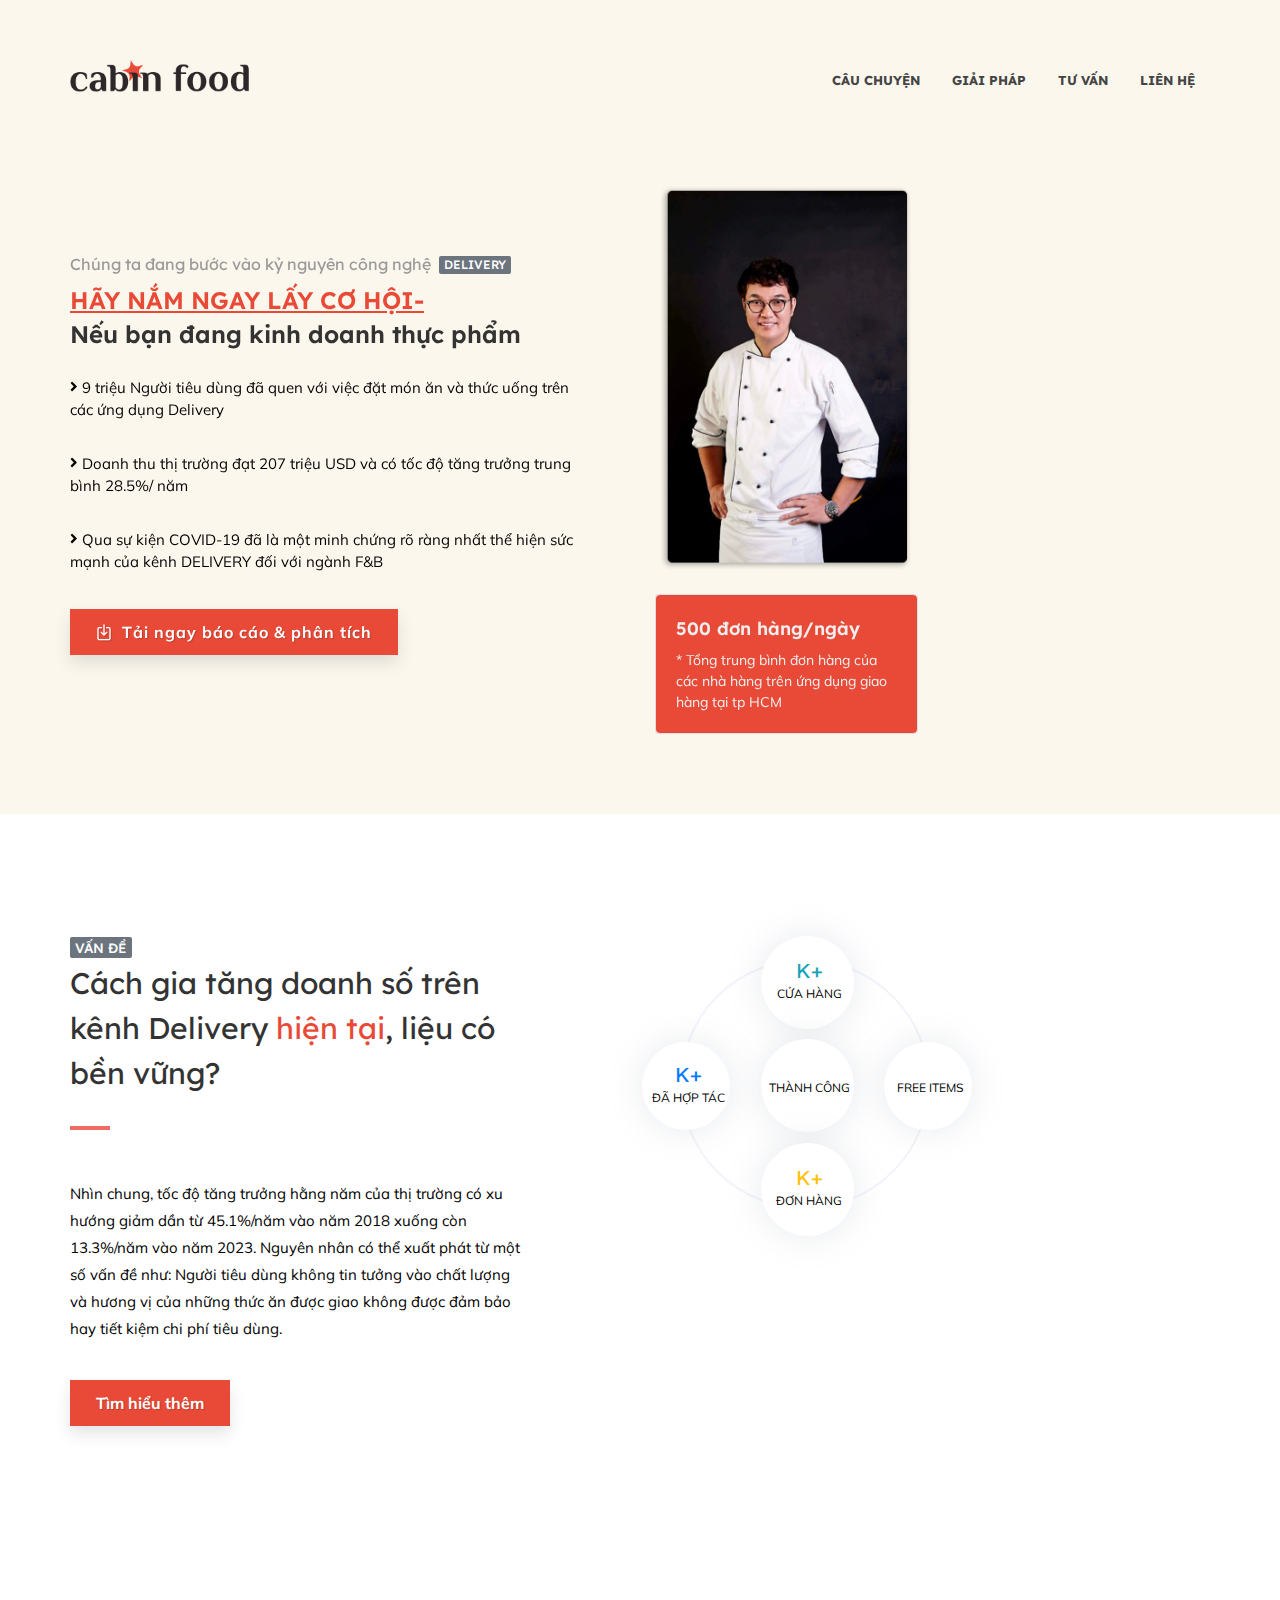
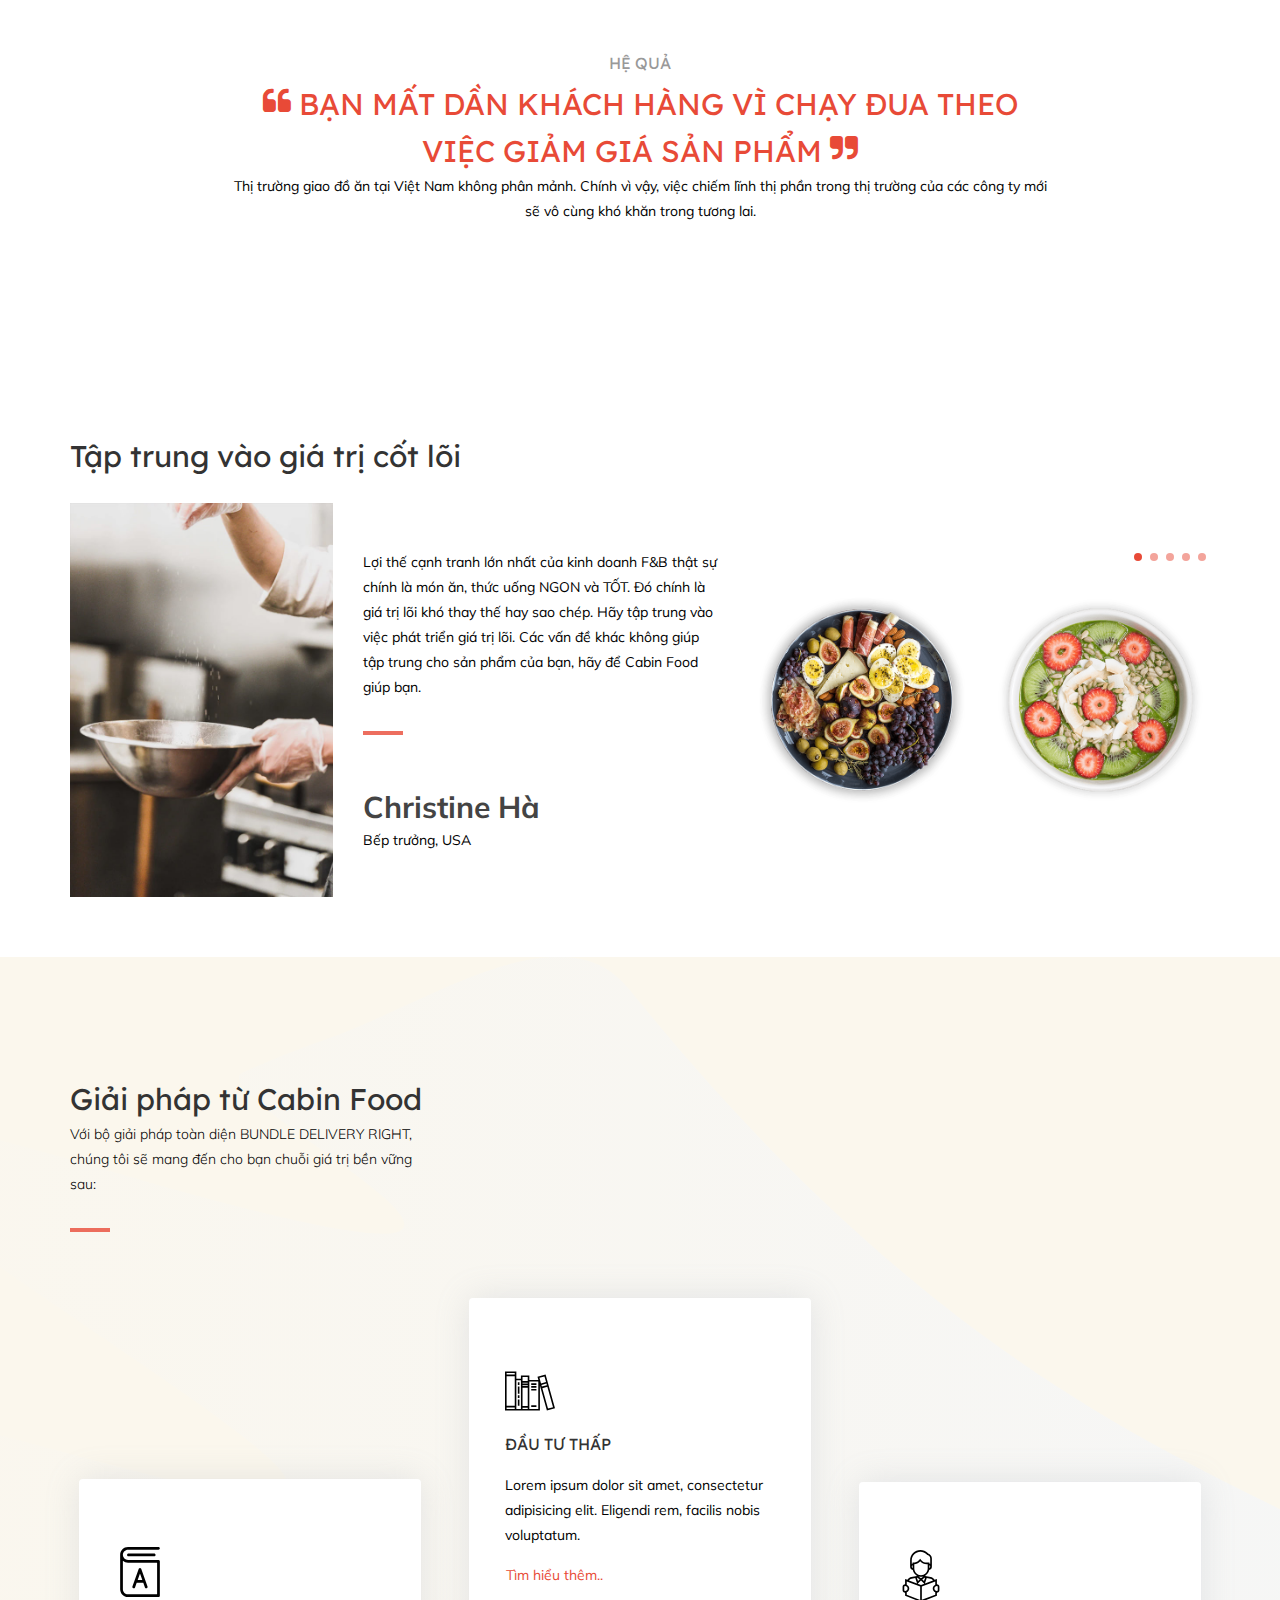
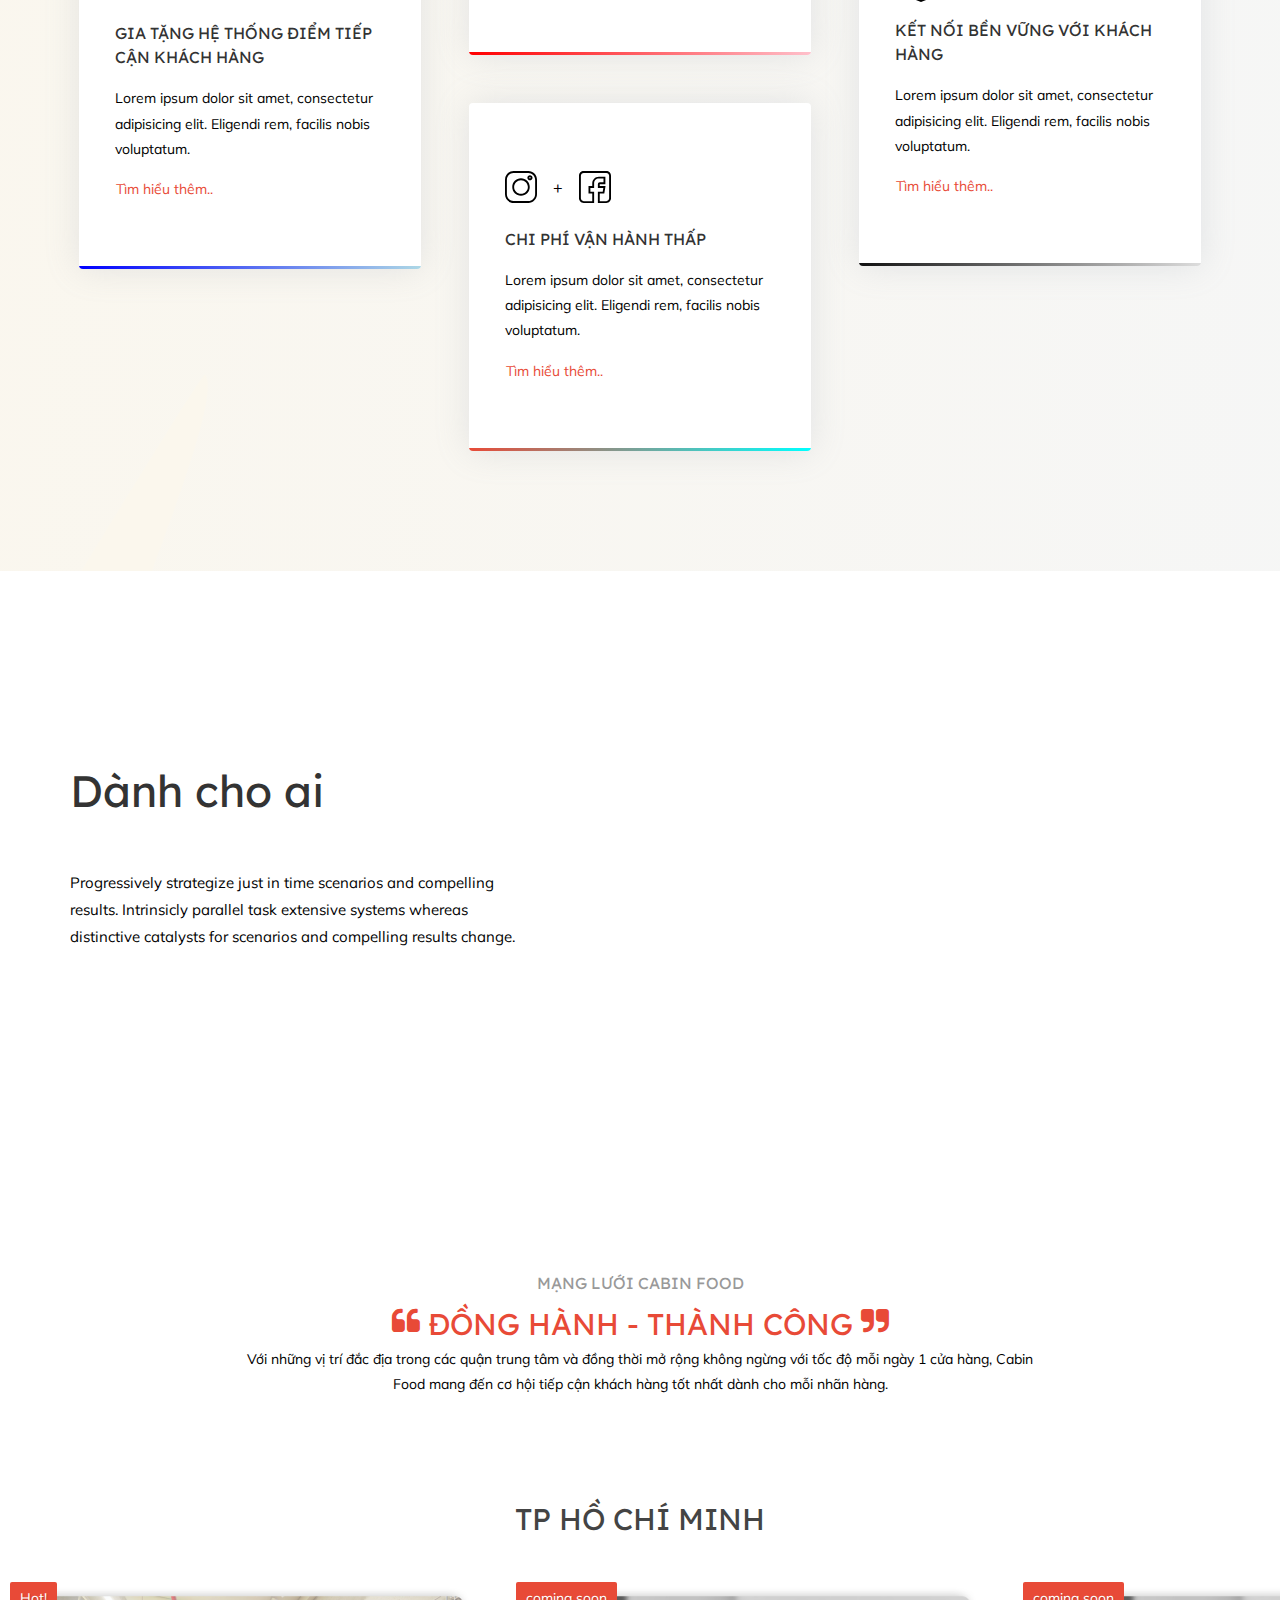
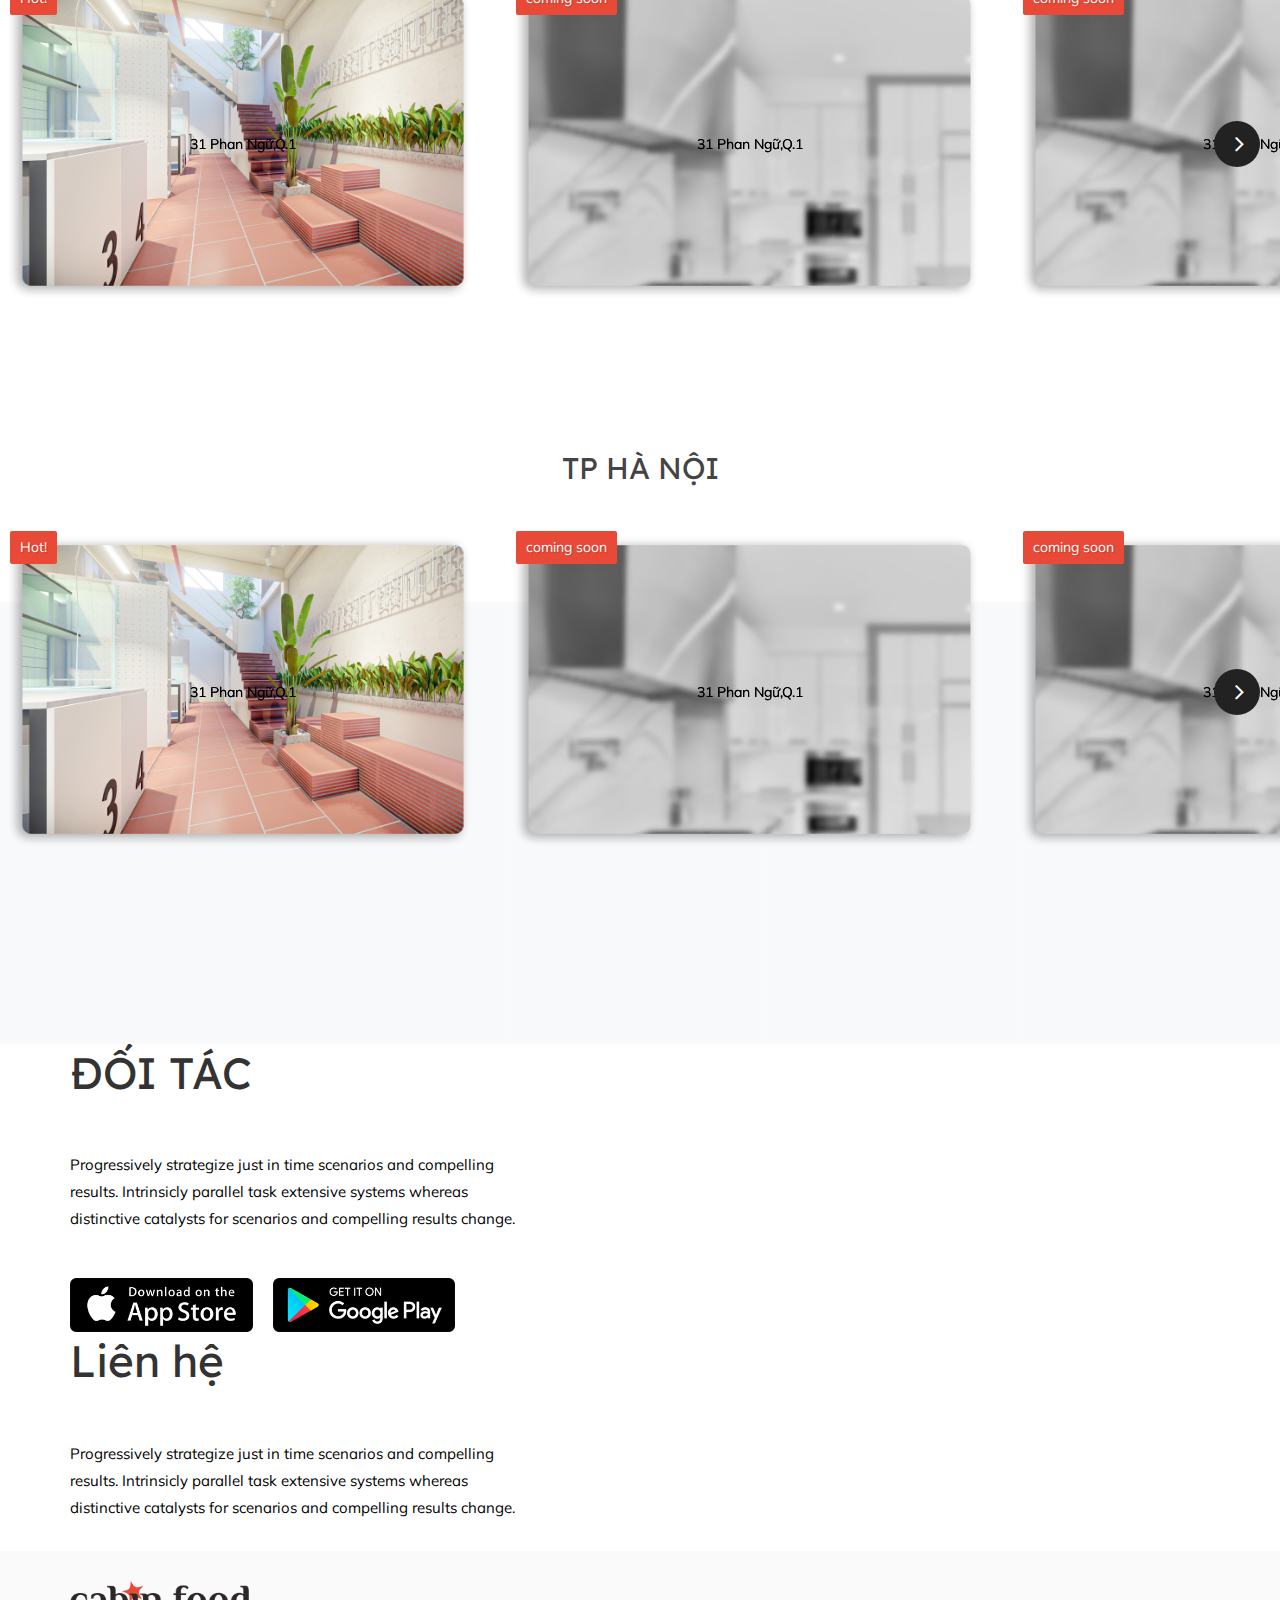
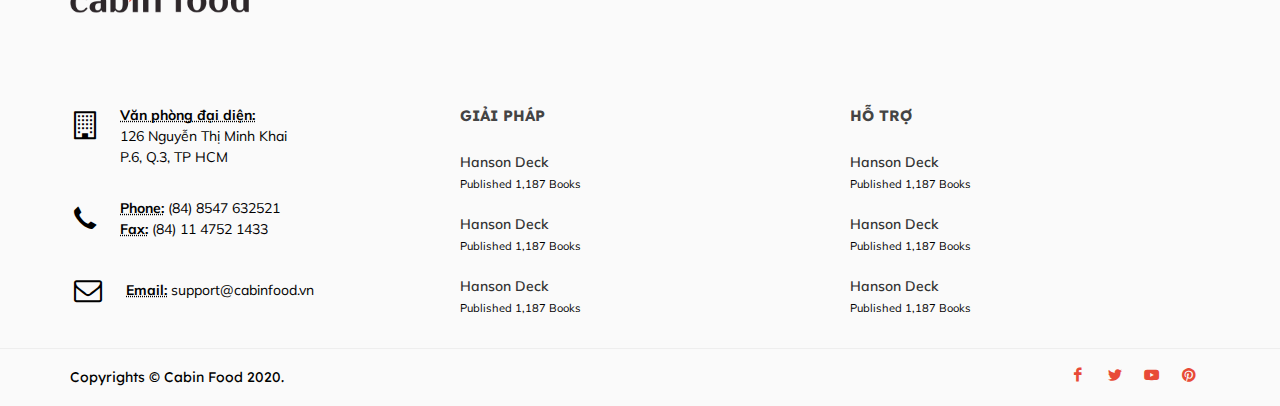
==== ws/index.html @ 72dae42a "change folder" ====
<!DOCTYPE html>
<html dir="ltr" lang="en-US">
<head>

	<meta http-equiv="content-type" content="text/html; charset=utf-8" />
	<meta name="author" content="Cabin Food VietNam" />

	<!-- Stylesheets
	============================================= -->
	<link href="https://fonts.googleapis.com/css?family=Muli:400|Lexend Deca:600&display=swap" rel="stylesheet">
	<link rel="stylesheet" href="css/bootstrap.css" type="text/css" />
	<link rel="stylesheet" href="style.css" type="text/css" />
	<link rel="stylesheet" href="css/swiper.css" type="text/css" />
	<link rel="stylesheet" href="css/dark.css" type="text/css" />
	<link rel="stylesheet" href="css/font-icons.css" type="text/css" />
	<link rel="stylesheet" href="css/animate.css" type="text/css" />
	<link rel="stylesheet" href="css/magnific-popup.css" type="text/css" />

	<!-- Bootstrap Switch CSS -->
	<link rel="stylesheet" href="css/components/bs-switches.css" type="text/css" />

	<link rel="stylesheet" href="css/responsive.css" type="text/css" />
	<meta name="viewport" content="width=device-width, initial-scale=1" />
	<link rel="stylesheet" href="css/colors.php?color=0C1CCC" type="text/css" />

	<!-- Articles Demo Specific Stylesheet -->
	<link rel="stylesheet" href="demos/articles/articles.css" type="text/css" />
	<link rel="stylesheet" href="demos/articles/css/fonts.css" type="text/css" />

	<!-- Favicon -->
	<link rel="apple-touch-icon" sizes="180x180" href="demos/articles/images/apple-touch-icon.png">
	<link rel="icon" type="image/png" sizes="32x32" href="demos/articles/images/favicon-32x32.png">
	<link rel="icon" type="image/png" sizes="16x16" href="demos/articles/images/favicon-16x16.png">
	<link rel="manifest" href="demos/articles/images/site.webmanifest">

	<!-- Document Title
	============================================= -->
	<title>Cabin Food | Making better your kitchen</title>

</head>

<body class="stretched">

	<!-- Document Wrapper
	============================================= -->
	<div id="wrapper" class="clearfix">

		<!-- Header
		============================================= -->
		<header id="header" class="border-bottom-0">

			<div id="header-wrap" class="colorbg">

				<div class="container clearfix">

					<div id="primary-menu-trigger"><i class="icon-reorder"></i></div>

					<!-- Logo
					============================================= -->
					<div id="logo">
						<a href="index.html" class="standard-logo" data-dark-logo="demos/articles/images/logo.png"><img src="demos/articles/images/logo.png" alt="Canvas Logo"></a>
						<a href="index.html" class="retina-logo" data-dark-logo="demos/articles/images/logo@2x.png"><img src="demos/articles/images/logo@2x.png" alt="Canvas Logo"></a>
					</div><!-- #logo end -->

					<!-- Primary Navigation
					============================================= -->
					<nav id="primary-menu">

						<ul>
							<li><a href="#" class="ls0"><div>Câu chuyện</div></a></li>
							<li><a href="#" class="ls0"><div>Giải pháp</div></a></li>
							<li><a href="#" class="ls0"><div>Tư vấn</div></a></li>
							<li><a href="#" class="ls0" data-scrollto="#footer" data-highlight="yellow" data-speed="1200"><div>Liên hệ</div></a></li>
						</ul>

						<!-- Top Search
						=============================================
						<div id="top-search">
							<a href="#" id="top-search-trigger"><i class="icon-search3"></i><i class="icon-line-cross"></i></a>
							<form action="search.html" method="get">
								<input type="text" name="q" class="form-control" value="" placeholder="Type &amp; Hit Enter..">
							</form>
						</div>#top-search end -->

					</nav><!-- #primary-menu end -->

				</div>

			</div>

		</header><!-- #header end -->

		<!-- Slider
		============================================= -->
		<section id="slider" class="slider-element swiper_wrapper colorbg">
			<div class="swiper-container swiper-parent">
				<div class="swiper-wrapper">

					<div class="swiper-slide">
						<div class="container">
							<div class="row align-items-center mt-5">
								<div class="col-xl-6 pr-0 pr-xl-5 col-md-5 col-sm-11 col-12 mb-5 mb-lg-0">
									<div class="heading-block nobottomborder mb-4">
										<div class="before-heading mb-2">Chúng ta đang bước vào kỷ nguyên công nghệ <span class="badge badge-secondary ml-1"> DELIVERY </span></div>
										<h2 class="t600 ls0 nott"><span class="underline">HÃY NẮM NGAY LẤY CƠ HỘI-</span></br>Nếu bạn đang kinh doanh thực phẩm</span>
										</h2>
									</div>
									<p><i class="icon-angle-right1"></i> 9 triệu Người tiêu dùng đã quen với việc đặt món ăn và thức uống trên các ứng dụng Delivery
									</p>
									<p><i class="icon-angle-right1"></i> Doanh thu thị trường đạt 207 triệu USD và có tốc độ tăng trưởng trung bình 28.5%/ năm
									</p>
									<p><i class="icon-angle-right1"></i> Qua sự kiện COVID-19 đã là một minh chứng rõ ràng nhất thể hiện sức mạnh của kênh DELIVERY đối với ngành F&B
									</p>
									<a href="#" class="button button-large nott ml-0"><i class="icon-line-download"></i> Tải ngay báo cáo & phân tích</a>
								</div>
								<div class="col-xl-3 col-md-3 col-6 parallax" data-0="transform: translateY(0px);" data-600="transform: translateY(-30px);">
									<img src="demos/articles/images/articles/2/1.png" alt="" class="rounded" data-animate="faster fadeInLeft">
									<div class="card mt-3" data-animate="faster fadeInLeft" data-delay="100">
										<div class="card-body rounded bgcolor dark">
											<h4 class="mb-2 ">500 đơn hàng/ngày</h4>
											<p class="mb-0">* Tổng trung bình đơn hàng của các nhà hàng trên ứng dụng giao hàng tại tp HCM</p>
										</div>
									</div>
								</div>
								<div class="col-xl-3 col-md-3 col-6 p-0 parallax" data-0="transform: translateY(0);" data-600="transform: translateY(40px);">
									<img src="demos/articles/images/articles/2/2.png" alt="" class="rounded" data-animate="faster fadeInLeft" data-delay="200">
								</div>
							</div>
						</div>
					</div>

				</div>
				<div class="slider-arrow-left"><i class="icon-angle-left"></i></div>
				<div class="slider-arrow-right"><i class="icon-angle-right"></i></div>
			</div>
		</section>

		<!-- Content
		============================================= -->
		<section id="content">

			<div class="content-wrap pb-0 clearfix colorbg">
				
				<!-- Content 2: Vấn đề ============================================= -->

				<div class="section section-about m-0" style="padding: 120px 0;">
					<div class="container">
						<div class="row">
							<div class="col-md-5">
								<h4 class="mb-0"><span class="badge badge-secondary">VẤN ĐỀ</span></h4>
								<div class="heading-block">
									<h2 class="t400 ls0 nott mb-3 font-primary">Cách gia tăng doanh số trên kênh Delivery <span>hiện tại</span>, liệu có bền vững? </h2>
								</div>
							<p>Nhìn chung, tốc độ tăng trưởng hằng năm của thị trường có xu hướng giảm dần từ 45.1%/năm vào năm 2018 xuống còn 13.3%/năm vào năm 2023. Nguyên nhân có thể xuất phát từ một số vấn đề như:

								Người tiêu dùng không tin tưởng vào chất lượng và hương vị của những thức ăn được giao không được đảm bảo
								hay tiết kiệm chi phí tiêu dùng.</p>
								<a href="#" class="button button-large ls0 nott ml-0 mt-2 clearfix">Tìm hiểu thêm</a>
							</div>
							<div class="col-md-6 offset-0 offset-md-1 mt-5 mt-md-0">
								<div class="circle-border">
									<div class="feature-content">
										<div class="row align-items-center justify-content-between h-100">
											<div>
												<div class="circle-inner">
													<div>
														<div class="counter mb-0 t400 font-body text-primary"><span class="font-body" data-from="1" data-to="7" data-refresh-interval="10" data-speed="2000"></span>K+</div>
														<h5 class="mt-1 text-muted mb-0 font-body ls0">Đã hợp tác</h5>
													</div>
												</div>
											</div>

											<div class="d-flex h-100 flex-column justify-content-between">
												<div class="circle-inner">
													<div>
														<div class="counter mb-0 t400 font-body text-info"><span class="font-body" data-from="80" data-to="100" data-refresh-interval="20" data-speed="2100"></span>K+</div>
														<h5 class="mt-1 text-muted mb-0 font-body ls0">Cửa hàng</h5>
													</div>
												</div>
												<div class="circle-inner">
													<div>
														<div class="counter mb-0 t400 font-body text-danger"><span class="font-body" data-from="1" data-to="1240" data-refresh-interval="50" data-speed="2100"></span></div>
														<h5 class="mt-1 text-muted mb-0 font-body ls0">Thành công</h5>
													</div>
												</div>
												<div class="circle-inner">
													<div>
														<div class="counter mb-0 t400 font-body text-warning"><span class="font-body" data-from="1" data-to="3" data-refresh-interval="100" data-speed="2400"></span>K+</div>
														<h5 class="mt-1 text-muted mb-0 font-body ls0">Đơn hàng</h5>
													</div>
												</div>
											</div>

											<div>
												<div class="circle-inner">
													<div>
														<div class="counter mb-0 t400 font-body color"><span class="font-body" data-from="1" data-to="220" data-refresh-interval="100" data-speed="2400"></span></div>
														<h5 class="mt-1 text-muted mb-0 font-body ls0">Free Items</h5>
													</div>
												</div>
											</div>
										</div>
									</div>
								</div>
							</div>
						</div>
					</div>
				</div>

				<!-- Content 3: Hệ quả ============================================= -->

				<div class="section m-0" style="padding: 100px 0">
					<div class="container center">
						<span class="before-heading font-body">HỆ QUẢ</span>
						<div class="heading-block nobottomborder divcenter" style="max-width: 820px">
							<h2 class="nott ls0 t400"> <span><i class="icon-quote-left1"></i> BẠN MẤT DẦN KHÁCH HÀNG VÌ CHẠY ĐUA THEO VIỆC GIẢM GIÁ SẢN PHẨM <i class="icon-quote-right1"></i></span></h2>
							<p>Thị trường giao đồ ăn tại Việt Nam không phân mảnh. Chính vì vậy, việc chiếm lĩnh thị phần trong thị trường của các công ty mới sẽ vô cùng khó khăn trong tương lai.</p>
						</div>
					</div>
					
				</div>
				<!-- Content 4: Cốt lõi sản phẩm ============================================= -->


				<div class="section">
					<div class="container">
						<div class="heading-block mb-4 nobottomborder">
							<h2 class="t400 ls0 nott mb-0">Tập trung vào giá trị cốt lõi</h2>
						</div>
						<div class="row align-items-center">

							<div class="col-lg-3 col-sm-6">
								<img src="demos/articles/images/author.jpg" alt="">
							</div>

							<div class="col-lg-4 col-sm-6 mt-3 mt-sm-0">
								<div class="heading-block">
									<p class="mb-0">Lợi thế cạnh tranh lớn nhất của kinh doanh F&B thật sự chính là món ăn, thức uống NGON và TỐT. Đó chính là giá trị lõi khó thay thế hay sao chép. Hãy tập trung vào việc phát triển giá trị lõi. Các vấn đề khác không giúp tập trung cho sản phẩm của bạn, hãy để Cabin Food giúp bạn.</p>
								</div>
								<h2 class="t700 ls0 mb-0 font-body">Christine Hà </h2>
									<span class="text-muted">Bếp trưởng, USA</span>
							</div>

							<div class="col-lg-5 mt-5 mt-lg-0">
								<div id="oc-images" class="owl-carousel image-carousel carousel-widget" data-margin="20" data-nav="true" data-pagi="true" data-items-xs="2" data-items-sm="3" data-items-md="3" data-items-lg="2" data-items-xl="2">

									<div class="oc-item">
										<a href="#"><img src="demos/articles/images/food/1.png" alt="Image 1"></a>
									</div>
									<div class="oc-item">
										<a href="#"><img src="demos/articles/images/food/2.png" alt="Image 2"></a>
									</div>
									<div class="oc-item">
										<a href="#"><img src="demos/articles/images/food/3.png" alt="Image 3"></a>
									</div>
									<div class="oc-item">
										<a href="#"><img src="demos/articles/images/food/4.png" alt="Image 4"></a>
									</div>
									<div class="oc-item">
										<a href="#"><img src="demos/articles/images/food/5.png" alt="Image 5"></a>
									</div>
									<div class="oc-item">
										<a href="#"><img src="demos/articles/images/food/6.png" alt="Image 6"></a>
									</div>
									<div class="oc-item">
										<a href="#"><img src="demos/articles/images/food/7.png" alt="Image 7"></a>
									</div>
									<div class="oc-item">
										<a href="#"><img src="demos/articles/images/food/8.png" alt="Image 8"></a>
									</div>
									<div class="oc-item">
										<a href="#"><img src="demos/articles/images/food/9.png" alt="Image 9"></a>
									</div>
									<div class="oc-item">
										<a href="#"><img src="demos/articles/images/food/10.png" alt="Image 10"></a>
									</div>

								
								</div>
							</div>

						</div>
					</div>
				</div>

				<!-- Content 5: Dịch vụ ============================================= -->

				<div class="section section-features m-0" style="padding: 120px 0;">
					<div class="container clearfix">
						<div class="row justify-content-start justify-content-sm-center justify-content-md-start">
							<div class="col-lg-4 col-md-6">
								<div class="heading-block services-info pr-1">
									<h2 class="t400 ls0 nott font-primary">Giải pháp từ Cabin Food</h2>
									<p class="lead">Với bộ giải pháp toàn diện BUNDLE DELIVERY RIGHT, chúng tôi sẽ mang đến cho bạn chuỗi giá trị bền vững sau:</p>
								</div>
							</div>
						</div>
						<div class="row align-items-md-center mt-3">
							<div class="col-md-4 px-lg-4">
								<div class="card p-2 py-lg-5 px-xl-3 px-lg-2">
									<div class="card-body rounded">
										<div class="feature-box media-box">
											<div class="fbox-icon position-relative mb-4" style="width: 50px;height: 50px">
												<svg enable-background="new 0 0 485.5 485.5" viewBox="0 0 485.5 485.5" xmlns="https://www.w3.org/2000/svg"><path d="m422.1 126.2h-295.7c-27.4 0-49.8-22.3-49.8-49.8 0-27.4 22.3-49.8 49.8-49.8h295.8c7.4 0 13.3-6 13.3-13.3 0-7.4-6-13.3-13.3-13.3h-295.8c-42.1 0-76.4 34.3-76.4 76.4v332.7c0 42.1 34.3 76.4 76.4 76.4h295.8c7.4 0 13.3-6 13.3-13.3v-332.7c-.1-7.3-6-13.3-13.4-13.3zm-13.3 332.7h-282.4c-27.4 0-49.8-22.3-49.8-49.8v-274.7c13.4 11.5 30.8 18.5 49.8 18.5h282.4z"/><path d="m130.6 64.3c-7.4 0-13.3 6-13.3 13.3s6 13.3 13.3 13.3h249.8c7.4 0 13.3-6 13.3-13.3s-6-13.3-13.3-13.3z"/><path d="m177.4 400.7c1.5.5 3 .8 4.5.8 5.5 0 10.6-3.4 12.5-8.8l16.2-45.3h62.4c.5 0 1.1 0 1.6-.1l16.2 45.4c1.9 5.4 7.1 8.8 12.5 8.8 1.5 0 3-.3 4.5-.8 6.9-2.5 10.5-10.1 8-17l-60.6-169.9c-.1-.4-.3-.8-.5-1.2-.1-.2-.2-.4-.3-.6s-.2-.4-.3-.6-.3-.4-.4-.7c-.1-.1-.2-.3-.3-.4-.1-.2-.3-.4-.5-.6-.1-.1-.2-.3-.4-.4-.1-.2-.3-.3-.5-.5s-.3-.3-.5-.5c-.1-.1-.3-.2-.4-.4-.2-.2-.4-.3-.6-.5-.1-.1-.3-.2-.4-.3-.2-.1-.4-.3-.6-.4s-.4-.2-.6-.3-.4-.2-.6-.3c-.4-.2-.8-.4-1.2-.5h-.1c-.4-.1-.8-.2-1.2-.3-.2 0-.3-.1-.5-.1-.3-.1-.5-.1-.8-.2-.2 0-.4 0-.6-.1-.2 0-.5-.1-.7-.1s-.4 0-.6 0-.4 0-.7 0c-.2 0-.5 0-.7.1-.2 0-.4 0-.6.1-.3 0-.5.1-.8.2-.2 0-.3.1-.5.1-.4.1-.8.2-1.1.3h-.1c-.4.1-.8.3-1.2.5-.2.1-.4.2-.6.3s-.4.2-.6.3-.4.3-.7.4c-.1.1-.3.2-.4.3-.2.2-.4.3-.6.5-.1.1-.3.2-.4.4-.2.2-.3.3-.5.5s-.3.3-.5.5c-.1.1-.2.3-.4.4-.2.2-.3.4-.5.6-.1.1-.2.3-.3.4-.1.2-.3.4-.4.6s-.2.4-.3.6-.2.4-.3.6c-.2.4-.4.8-.5 1.2l-60.8 169.9c-2.2 7 1.4 14.6 8.3 17.1zm65.3-142.9 22.5 63h-45.1z"/></svg>
											</div>
											<div class="fbox-desc">
												<h3 class="t400 ls0 nott">GIA TẶNG HỆ THỐNG ĐIỂM TIẾP CẬN KHÁCH HÀNG</h3>
												<p class="text-muted">Lorem ipsum dolor sit amet, consectetur adipisicing elit. Eligendi rem, facilis nobis voluptatum.</p>
												<a href="#" class="btn btn-link font-body mt-3 p-0">Tìm hiểu thêm..</a>
											</div>
										</div>
									</div>
								</div>
							</div>
							<div class="col-md-4 px-lg-4 mt-3 mt-md-0">
								<div class="card border-color-pink p-2 py-lg-5 px-xl-3 px-lg-2">
									<div class="card-body rounded">
										<div class="feature-box media-box">
											<div class="feature-box media-box">
												<div class="fbox-icon position-relative mb-3" style="width: 50px;height: 50px">
													<svg enable-background="new 0 0 464.585 464.585" viewBox="0 0 464.585 464.585" xmlns="https://www.w3.org/2000/svg"><path d="m464.585 393.312-87.463-315.015-75.392 20.932 8.329 29.998h-83.857v-41.781h-78.243v30.92h-42.373v-68.159h-105.586v364.17h90.586 15 42.373 15 48.243 15 98.153v-233.662l64.838 233.528zm-301.626-290.866h48.243v37.147h-48.243zm0 99.364h48.243v170.575h-48.243zm0-15v-8.608h48.243v8.608zm0-23.608v-8.609h48.243v8.609zm-72.373 206.987h-75.586v-275.99h75.586zm0-304.982v13.992h-75.586v-13.992zm-75.586 334.171v-14.189h75.586v14.189zm132.959 0h-42.373v-266.012h42.373zm15 0v-11.993h48.243v11.993zm146.396 0h-83.153v-255.152h83.153zm90.279-3.6-52.742-189.961 46.485-12.907 52.742 189.961zm-56.755-204.414-4.133-14.884 46.485-12.907 4.133 14.884zm23.802-94.602 14.537 52.358-46.485 12.907-14.537-52.358z"/><path d="m243.621 160.457h48.315v15h-48.315z"/><path d="m243.621 186.81h48.315v15h-48.315z"/><path d="m243.621 213.164h48.315v15h-48.315z"/><path d="m243.621 365.797h48.315v15h-48.315z"/><path d="m119.272 272.274h15v25.255h-15z"/><path d="m119.272 311.805h15v57.099h-15z"/><path d="m119.272 189.919h15v68.081h-15z"/><path d="m119.272 150.387h15v26.354h-15z"/></svg>
												</div>
												<div class="fbox-desc">
													<h3 class="t400 ls0 nott">ĐẦU TƯ THẤP</h3>
													<p class="text-muted">Lorem ipsum dolor sit amet, consectetur adipisicing elit. Eligendi rem, facilis nobis voluptatum.</p>
													<a href="#" class="btn btn-link font-body mt-3 p-0">Tìm hiểu thêm..</a>
												</div>
											</div>
										</div>
									</div>
								</div>
								<div class="card border-color-yellow p-2 py-lg-5 px-xl-3 px-lg-2 mt-3 mt-lg-5">
									<div class="card-body rounded">
										<div class="feature-box media-box">
											<div class="fbox-icon position-relative mb-4" style="width: auto;height: auto">
												<div class="d-flex align-items-center">
													<svg width="32" height="32" viewBox="0 0 512.00096 512.00096" xmlns="https://www.w3.org/2000/svg"><path  d="m373.40625 0h-234.8125c-76.421875 0-138.59375 62.171875-138.59375 138.59375v234.816406c0 76.417969 62.171875 138.589844 138.59375 138.589844h234.816406c76.417969 0 138.589844-62.171875 138.589844-138.589844v-234.816406c0-76.421875-62.171875-138.59375-138.59375-138.59375zm108.578125 373.410156c0 59.867188-48.707031 108.574219-108.578125 108.574219h-234.8125c-59.871094 0-108.578125-48.707031-108.578125-108.574219v-234.816406c0-59.871094 48.707031-108.578125 108.578125-108.578125h234.816406c59.867188 0 108.574219 48.707031 108.574219 108.578125zm0 0"/><path d="m256 116.003906c-77.195312 0-139.996094 62.800782-139.996094 139.996094s62.800782 139.996094 139.996094 139.996094 139.996094-62.800782 139.996094-139.996094-62.800782-139.996094-139.996094-139.996094zm0 249.976563c-60.640625 0-109.980469-49.335938-109.980469-109.980469 0-60.640625 49.339844-109.980469 109.980469-109.980469 60.644531 0 109.980469 49.339844 109.980469 109.980469 0 60.644531-49.335938 109.980469-109.980469 109.980469zm0 0"/><path d="m399.34375 66.285156c-22.8125 0-41.367188 18.558594-41.367188 41.367188 0 22.8125 18.554688 41.371094 41.367188 41.371094s41.371094-18.558594 41.371094-41.371094-18.558594-41.367188-41.371094-41.367188zm0 52.71875c-6.257812 0-11.351562-5.09375-11.351562-11.351562 0-6.261719 5.09375-11.351563 11.351562-11.351563 6.261719 0 11.355469 5.089844 11.355469 11.351563 0 6.257812-5.09375 11.351562-11.355469 11.351562zm0 0"/></svg>
													<span class="text-muted ml-3 h6 m-0">+</span>
													<svg width="32" height="32" class="ml-3" viewBox="0 0 512 512" xmlns="https://www.w3.org/2000/svg"><path d="m75 512h167v-182h-60v-60h60v-75c0-41.355469 33.644531-75 75-75h75v60h-60c-16.542969 0-30 13.457031-30 30v60h87.292969l-10 60h-77.292969v182h135c41.355469 0 75-33.644531 75-75v-362c0-41.355469-33.644531-75-75-75h-362c-41.355469 0-75 33.644531-75 75v362c0 41.355469 33.644531 75 75 75zm-45-437c0-24.8125 20.1875-45 45-45h362c24.8125 0 45 20.1875 45 45v362c0 24.8125-20.1875 45-45 45h-105v-122h72.707031l20-120h-92.707031v-30h90v-120h-105c-57.898438 0-105 47.101562-105 105v45h-60v120h60v122h-137c-24.8125 0-45-20.1875-45-45zm0 0"/></svg>
												</div>
											</div>
											<div class="fbox-desc">
												<h3 class="t400 nott ls0">CHI PHÍ VẬN HÀNH THẤP</h3>
												<p class="text-muted">Lorem ipsum dolor sit amet, consectetur adipisicing elit. Eligendi rem, facilis nobis voluptatum.</p>
												<a href="#" class="btn btn-link font-body mt-3 p-0">Tìm hiểu thêm..</a>
											</div>
										</div>
									</div>
								</div>
							</div>
							<div class="col-md-4 px-lg-4 mt-3 mt-md-0">
								<div class="card border-color-info p-2 py-lg-5 px-xl-3 px-lg-2">
									<div class="card-body rounded">
										<div class="feature-box media-box">
											<div class="fbox-icon position-relative mb-3" style="width: 52px;height: 52px">
												<svg enable-background="new 0 0 496.592 496.592" viewBox="0 0 496.592 496.592" xmlns="https://www.w3.org/2000/svg"><path d="m400.296 328v-51.696l-21.816 8.488-.064-.144-.52-.944c-8.36-13.016-21.88-22.072-37.104-24.832l-52.496-9.552v-4.144c19.632-11.4 34.008-30.848 38.488-53.84 14.544-3.008 25.512-15.912 25.512-31.336v-79.016c0-22.328-14.624-41.8-35.84-48.136l-4-4c-18.608-18.608-43.344-28.848-69.656-28.848-54.312 0-98.504 44.184-98.504 98.504v61.496c0 15.424 10.968 28.328 25.512 31.336 4.488 22.992 18.856 42.448 38.488 53.84v4.144l-52.488 9.544c-15.208 2.76-28.72 11.8-37.088 24.808l-.48 1.168-21.944-8.536v51.696c-13.232 0-24 10.768-24 24v32c0 13.232 10.768 24 24 24v29.472l152 59.12 152-59.12v-29.472c13.232 0 24-10.768 24-24v-32c0-13.232-10.768-24-24-24zm-97.008-59.688 34.64 6.296c10.2 1.856 19.232 7.744 25.256 16.128l-77.4 30.096zm-78.312-15.8c7.384 2.256 15.208 3.488 23.32 3.488s15.936-1.232 23.32-3.488l-23.32 17.488zm11.144 28.352-16.328 16.32-10.592-31.768 5.096-.92zm46.176-16.36 5.096.92-10.592 31.768-16.328-16.32zm46-90.728v-27.552c4.76 2.776 8 7.88 8 13.776s-3.24 11-8 13.776zm-160 0c-4.76-2.776-8-7.88-8-13.776s3.24-11 8-13.776zm0-53.776v9.136c-2.848.744-5.52 1.864-8 3.312v-33.944c0-45.488 37.008-82.504 82.504-82.504 22.032 0 42.76 8.584 58.344 24.168l7.056 7.064 2.152.528c15.28 3.816 25.944 17.48 25.944 33.224v51.464c-2.48-1.448-5.152-2.576-8-3.312v-9.136h-25.368c-21.68 0-42.4-10.352-55.4-27.688l-6.36-8.496-15.896 15.904c-13.088 13.08-30.48 20.28-48.976 20.28zm16 56v-40.368c19.752-1.832 38.08-10.4 52.288-24.6l3.112-3.112c16.04 17.704 39.144 28.08 63.232 28.08h9.368v40c0 35.288-28.712 64-64 64s-64-28.712-64-64zm-25.632 98.608 34.64-6.296 17.504 52.52-77.416-30.104c6.024-8.392 15.072-14.264 25.272-16.12zm-70.368 109.392v-32c0-4.416 3.592-8 8-8 13.232 0 24 10.768 24 24s-10.768 24-24 24c-4.408 0-8-3.584-8-8zm152 92.304-128-49.768v-21.928c14.104-6.192 24-20.248 24-36.608s-9.896-30.416-24-36.608v-31.696l128 49.776zm-23.752-153.232 31.752-31.76 31.752 31.752-31.752 12.352zm167.752 103.456-128 49.768v-126.824l128-49.776v31.696c-14.104 6.192-24 20.248-24 36.608s9.896 30.416 24 36.608zm24-42.528c0 4.416-3.592 8-8 8-13.232 0-24-10.768-24-24s10.768-24 24-24c4.408 0 8 3.584 8 8z"/></svg>
											</div>
											<div class="fbox-desc">
												<h3 class="t400 ls0 nott">KẾT NỐI BỀN VỮNG VỚI KHÁCH HÀNG</h3>
												<p class="text-muted">Lorem ipsum dolor sit amet, consectetur adipisicing elit. Eligendi rem, facilis nobis voluptatum.</p>
												<a href="#" class="btn btn-link font-body mt-3 p-0">Tìm hiểu thêm..</a>
											</div>
										</div>
									</div>
								</div>
							</div>
						</div>
					</div>
				</div>
			

				<!-- Content 6: Khách hàng ============================================= -->

				<div class="section mb-0 p-md-0">
					<div class="container">
						<div class="row align-items-center justify-content-between">

							<div class="col-lg-5 col-md-5 col-sm-6">
								<div class="heading-block nobottomborder">
									<h2 class="t400 ls0 nott mb-0 font-primary" style="font-size: 44px; line-height: 1.3">Dành cho ai</h2>
								</div>
								<p>Progressively strategize just in time scenarios and compelling results. Intrinsicly parallel task extensive systems whereas distinctive catalysts for scenarios and compelling results change.</p>
							</div>

							<div class="col-lg-6 col-md-7 col-sm-6 mt-5 mt-sm-0">
								<div class="d-none d-lg-flex">
									<img src="demos/articles/images/iphone-1.png" class="fast" alt="" style="height: 600px" data-animate="fadeInDown">
									<img src="demos/articles/images/iphone-2.png" class="fast" alt="" style="height: 600px" data-animate="fadeInUp">
								</div>
								<img src="demos/articles/images/iphone.png" alt="" class="d-block d-lg-none px-5 px-sm-0 p-md-5">
							</div>

						</div>
					</div>
				</div>

				<!-- Content 7: Địa điểm ============================================= -->

				<div class="section m-0 section-scroller" style="padding: 100px 0">
					<div class="container center">
						<span class="before-heading font-body">MẠNG LƯỚI CABIN FOOD</span>
						<div class="heading-block nobottomborder divcenter" style="max-width: 820px">
							<h2 class="nott ls0 t400"> <span><i class="icon-quote-left1"></i> ĐỒNG HÀNH - THÀNH CÔNG <i class="icon-quote-right1"></i></span></h2>
							<p>Với những vị trí đắc địa trong các quận trung tâm và đồng thời mở rộng không ngừng với tốc độ mỗi ngày 1 cửa hàng, Cabin Food mang đến cơ hội tiếp cận khách hàng tốt nhất dành cho mỗi nhãn hàng.</p>
					</div>
				</div>
				<div class="swiper_wrapper customjs clearfix" style="padding: 50px 0 80px;">
					<h2 class="nott ls0 t400 center">TP HỒ CHÍ MINH</h2>
					<div class="swiper-container swiper-parent swiper-scroller">
						<div class="swiper-wrapper">

							<div class="swiper-slide">
								<div class="row m-auto">
									<div>
										<div class="centered">31 Phan Ngữ,Q.1</div>
										<img src="demos/articles/images/articles/outlet/1.png" alt="">
										<div class="sale-flash">Hot!</div>
										<div class="centered">31 Phan Ngữ,Q.1</div>	
									</div>
								</div>
							</div>

							<div class="swiper-slide">
								<div class="row m-auto">
									<div>
										<div class="centered">31 Phan Ngữ,Q.1</div>
										<img src="demos/articles/images/articles/outlet/2.png" alt="">
										<div class="sale-flash">coming soon</div>
										<div class="centered">31 Phan Ngữ,Q.1</div>	
									</div>
								</div>
							</div>

							<div class="swiper-slide">
								<div class="row m-auto">
									<div>
										<div class="centered">31 Phan Ngữ,Q.1</div>
										<img src="demos/articles/images/articles/outlet/2.png" alt="">
										<div class="sale-flash">coming soon</div>
										<div class="centered">31 Phan Ngữ,Q.1</div>	
									</div>
								</div>
							</div>

							<div class="swiper-slide">
								<div class="row m-auto">
									<div>
										<div class="centered">31 Phan Ngữ,Q.1</div>
										<img src="demos/articles/images/articles/outlet/2.png" alt="">
										<div class="sale-flash">coming soon</div>
										<div class="centered">31 Phan Ngữ,Q.1</div>	
									</div>
								</div>
							</div>

						</div>
						<!-- Add Scroll Bar -->
						<div class="slider-arrow-left slider-arrow-left-1"><i class="icon-angle-left"></i></div>
						<div class="slider-arrow-right slider-arrow-right-1"><i class="icon-angle-right"></i></div>
					</div>

				</div>
				<div class="swiper_wrapper customjs clearfix" style="padding: 50px 0 80px;">
					<h2 class="nott ls0 t400 center">TP HÀ NỘI</h2>
					<div class="swiper-container swiper-parent swiper-scroller">
						<div class="swiper-wrapper">

							<div class="swiper-slide">
								<div class="row m-auto">
									<div>
										<div class="centered">31 Phan Ngữ,Q.1</div>
										<img src="demos/articles/images/articles/outlet/1.png" alt="">
										<div class="sale-flash">Hot!</div>
										<div class="centered">31 Phan Ngữ,Q.1</div>	
									</div>
								</div>
							</div>

							<div class="swiper-slide">
								<div class="row m-auto">
									<div>
										<div class="centered">31 Phan Ngữ,Q.1</div>
										<img src="demos/articles/images/articles/outlet/2.png" alt="">
										<div class="sale-flash">coming soon</div>
										<div class="centered">31 Phan Ngữ,Q.1</div>	
									</div>
								</div>
							</div>

							<div class="swiper-slide">
								<div class="row m-auto">
									<div>
										<div class="centered">31 Phan Ngữ,Q.1</div>
										<img src="demos/articles/images/articles/outlet/2.png" alt="">
										<div class="sale-flash">coming soon</div>
										<div class="centered">31 Phan Ngữ,Q.1</div>	
									</div>
								</div>
							</div>

							<div class="swiper-slide">
								<div class="row m-auto">
									<div>
										<div class="centered">31 Phan Ngữ,Q.1</div>
										<img src="demos/articles/images/articles/outlet/2.png" alt="">
										<div class="sale-flash">coming soon</div>
										<div class="centered">31 Phan Ngữ,Q.1</div>	
									</div>
								</div>
							</div>

						</div>
						<!-- Add Scroll Bar -->
						<div class="slider-arrow-left slider-arrow-left-1"><i class="icon-angle-left"></i></div>
						<div class="slider-arrow-right slider-arrow-right-1"><i class="icon-angle-right"></i></div>
					</div>

				</div>
				</div>
				<!-- Content 8: Partner ============================================= -->

				<div class="section mb-0 p-md-0">
					<div class="container">
						<div class="row align-items-center justify-content-between">

							<div class="col-lg-5 col-md-5 col-sm-6">
								<div class="heading-block nobottomborder">
									<h2 class="t400 ls0 nott mb-0 font-primary" style="font-size: 44px; line-height: 1.3">ĐỐI TÁC</h2>
								</div>
								<p>Progressively strategize just in time scenarios and compelling results. Intrinsicly parallel task extensive systems whereas distinctive catalysts for scenarios and compelling results change.</p>
								<div>
									<a href="#"><img src="demos/articles/images/appstore.png" alt="" height="54" class="mt-3"></a>
									<a href="#"><img src="demos/articles/images/googleplay.png" alt=""  class="ml-xl-3 ml-lg-1 mt-3 ml-0 " height="54"></a>
								</div>
							</div>

						</div>
					</div>
				</div>
				<!-- Content 9: Form ============================================= -->

				<div class="section mb-0 p-md-0">
					<div class="container">
						<div class="row align-items-center justify-content-between">

							<div class="col-lg-5 col-md-5 col-sm-6">
								<div class="heading-block nobottomborder">
									<h2 class="t400 ls0 nott mb-0 font-primary" style="font-size: 44px; line-height: 1.3">Liên hệ</h2>
								</div>
								<p>Progressively strategize just in time scenarios and compelling results. Intrinsicly parallel task extensive systems whereas distinctive catalysts for scenarios and compelling results change.</p>
							</div>


						</div>
					</div>
				</div>

			</div>

		</section><!-- #content end -->

		<!-- Footer
		============================================= -->
		<footer id="footer" class="noborder">

			<div class="container clearfix">
				<div class="d-flex align-items-center mb-4">
					<img src="demos/articles/images/logo.png" height="100" alt="">
				</div>

				<!-- Footer Widgets
				============================================= -->
				<div class="footer-widgets-wrap row clearfix">
				
					<div class="col-md-4 col-sm-6">
						<div class="widget clearfix">
							<div class="d-flex clearfix">
								<div class="pr-4 pl-1">
									<i class="icon-building2 h3"></i>
								</div>
								<div class="flex-grow-1">
									<address>
										<abbr title="address"><strong>Văn phòng đại diện:</strong><br></abbr>
										126 Nguyễn Thị Minh Khai<br>
										P.6, Q.3, TP HCM<br>
									</address>
								</div>
							</div>
							<div class="d-flex clearfix">
								<div class="pr-4 pl-1">
									<i class="icon-call h3"></i>
								</div>
								<div class="flex-grow-1">
									<div class="bottommargin-sm">
										<abbr title="Phone Number"><strong>Phone:</strong></abbr> (84) 8547 632521<br>
										<abbr title="Fax"><strong>Fax:</strong></abbr> (84) 11 4752 1433<br>
									</div>
								</div>
							</div>
							<div class="d-flex align-items-center clearfix">
								<div class="pr-4 pl-1">
									<i class="icon-envelope21 h3 mb-0"></i>
								</div>
								<div class="flex-grow-1">
									<abbr title="Email Address"><strong>Email:</strong></abbr> support@cabinfood.vn
								</div>
							</div>

						</div>
					</div>

					<div class="col-md-4 col-sm-6  mt-5 mt-sm-0">
						<div class="widget widget_links clearfix">

							<div class="line mb-5 mt-2 d-block d-sm-none"></div>

							<h4 class="font-primary t700 ls0">GIẢI PHÁP</h4>

							<div id="post-list-footer">
							
								<div class="spost border-top-0 clearfix">
									<div class="entry-c">
										<div class="entry-title">
											<h4 class="font-body"><a href="#">Hanson Deck</a></h4>
											<small>Published 1,187 Books</small>
										</div>
									</div>
								</div>
								<div class="spost border-top-0 clearfix">
									<div class="entry-c">
										<div class="entry-title">
											<h4 class="font-body"><a href="#">Hanson Deck</a></h4>
											<small>Published 1,187 Books</small>
										</div>
									</div>
								</div>
								<div class="spost border-top-0 clearfix">
									<div class="entry-c">
										<div class="entry-title">
											<h4 class="font-body"><a href="#">Hanson Deck</a></h4>
											<small>Published 1,187 Books</small>
										</div>
									</div>
								</div>
							</div>
						</div>
					</div>

					<div class="col-md-4 col-sm-6  mt-5 mt-sm-0">
						<div class="widget widget_links clearfix">

							<div class="line mb-5 mt-2 d-block d-sm-none"></div>

							<h4 class="font-primary t700 ls0">HỖ TRỢ</h4>

							<div id="post-list-footer">
							
								<div class="spost border-top-0 clearfix">
									<div class="entry-c">
										<div class="entry-title">
											<h4 class="font-body"><a href="#">Hanson Deck</a></h4>
											<small>Published 1,187 Books</small>
										</div>
									</div>
								</div>
								<div class="spost border-top-0 clearfix">
									<div class="entry-c">
										<div class="entry-title">
											<h4 class="font-body"><a href="#">Hanson Deck</a></h4>
											<small>Published 1,187 Books</small>
										</div>
									</div>
								</div>
								<div class="spost border-top-0 clearfix">
									<div class="entry-c">
										<div class="entry-title">
											<h4 class="font-body"><a href="#">Hanson Deck</a></h4>
											<small>Published 1,187 Books</small>
										</div>
									</div>
								</div>
							</div>
						</div>
					</div>


				</div><!-- .footer-widgets-wrap end -->

			</div>

			<div class="line nomargin"></div>

			<!-- Copyrights
			============================================= -->
			<div id="copyrights">

				<div class="container clearfix">

					<div class="row align-items-center">
						<div class="col-sm-6">
							Copyrights &copy; Cabin Food 2020.
						</div>

						<div class="col-sm-6 mt-4 mt-sm-0">
							<div class="float-none float-sm-right clearfix">
								<a href="#" class="social-icon si-small si-borderless si-facebook">
									<i class="icon-facebook"></i>
									<i class="icon-facebook"></i>
								</a>

								<a href="#" class="social-icon si-small si-borderless si-twitter">
									<i class="icon-twitter"></i>
									<i class="icon-twitter"></i>
								</a>

								<a href="#" class="social-icon si-small si-borderless si-gplus">
									<i class="icon-youtube"></i>
									<i class="icon-youtube"></i>
								</a>

								<a href="#" class="social-icon si-small si-borderless si-pinterest">
									<i class="icon-pinterest"></i>
									<i class="icon-pinterest"></i>
								</a>
							</div>
						</div>
					</div>

				</div>

			</div><!-- #copyrights end -->

		</footer><!-- #footer end -->

	</div><!-- #wrapper end -->

	<!-- Switcher
	============================================= -->
	<!-- <div class="mode-switcher">
		<div class="pts-text center"><span class="tdark">Dark</span><span class="tlight">Light</span></div>
		<div class="pts-switcher">
			<div class="switch">
				<input id="switch-toggle-mode" class="switch-toggle switch-toggle-round" type="checkbox">
				<label for="switch-toggle-mode"></label>
			</div>
		</div>
	</div> -->

	<!-- Go To Top
	============================================= -->
	<div id="gotoTop" class="icon-angle-up"></div>

	<!-- External JavaScripts
	============================================= -->
	<script src="js/jquery.js"></script>
	<script src="js/plugins.js"></script>

	<!-- Footer Scripts
	============================================= -->
	<script src="js/functions.js"></script>

	<script>
		jQuery(window).on( 'load', function(){
		    var swiper = new Swiper('.swiper-scroller', {
		    	slidesPerView: 'auto',
		    	spaceBetween: 50,
				freeMode: true,
				grabCursor: true,
				navigation: {
				    nextEl: '.slider-arrow-right-1',
				    prevEl: '.slider-arrow-left-1',
				},
				scrollbar: {
				el: '.swiper-scrollbar',
				},
				mousewheel: true,
				breakpoints: {
			        768: {
			          spaceBetween: 20,
			        },
			        576: {
			          spaceBetween: 15,
			        }
			      }
		    });
		});

		jQuery(document).ready( function($){
			function modeSwitcher( elementCheck, elementParent ) {
				if( elementCheck.filter(':checked').length > 0 ) {
					elementParent.addClass('dark');
					$('.mode-switcher').toggleClass('pts-switch-active');
				} else {
					elementParent.removeClass('dark');
					$('.mode-switcher').toggleClass('pts-switch-active', false);
				}
			}

			$('.pts-switcher').each( function(){
				var element = $(this),
					elementCheck = element.find(':checkbox'),
					elementParent = $('body');

				modeSwitcher( elementCheck, elementParent );

				elementCheck.on( 'change', function(){
					modeSwitcher( elementCheck, elementParent );
				});
			});
		});
	</script>

</body>
</html>
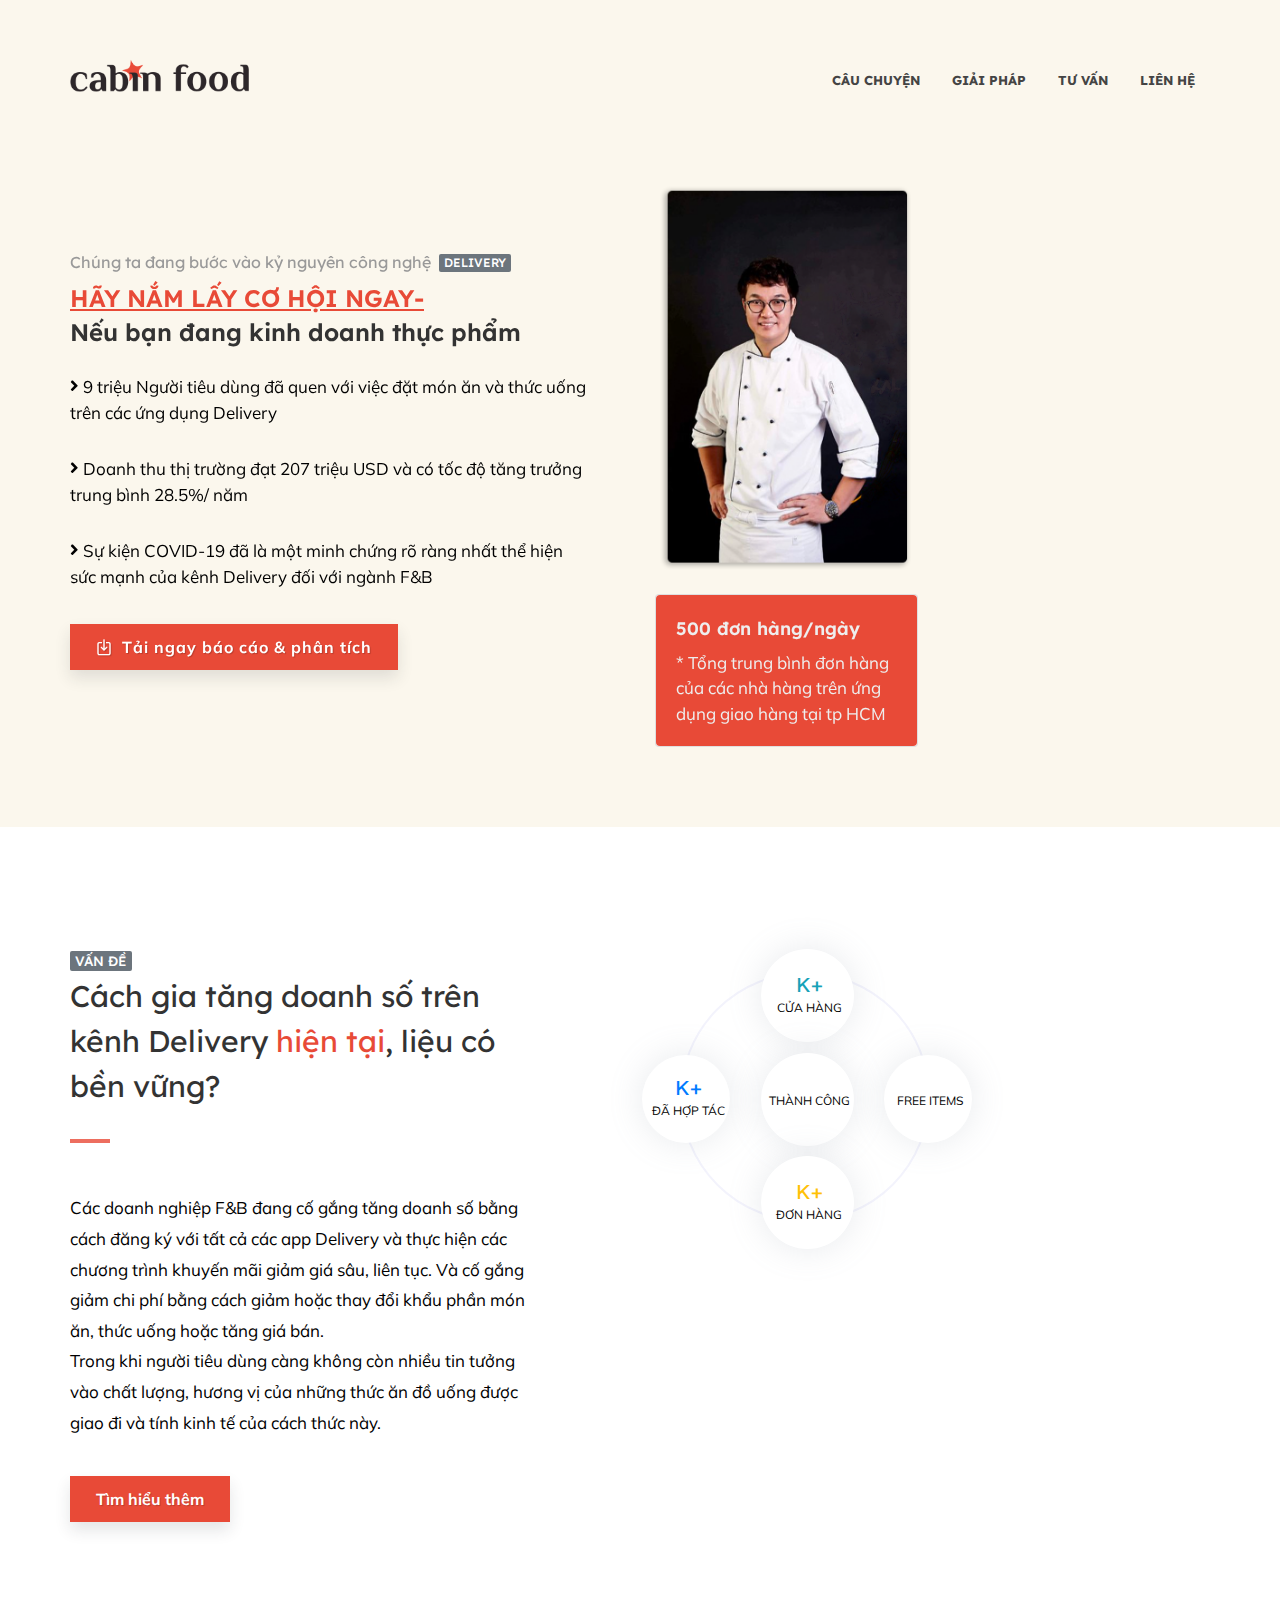
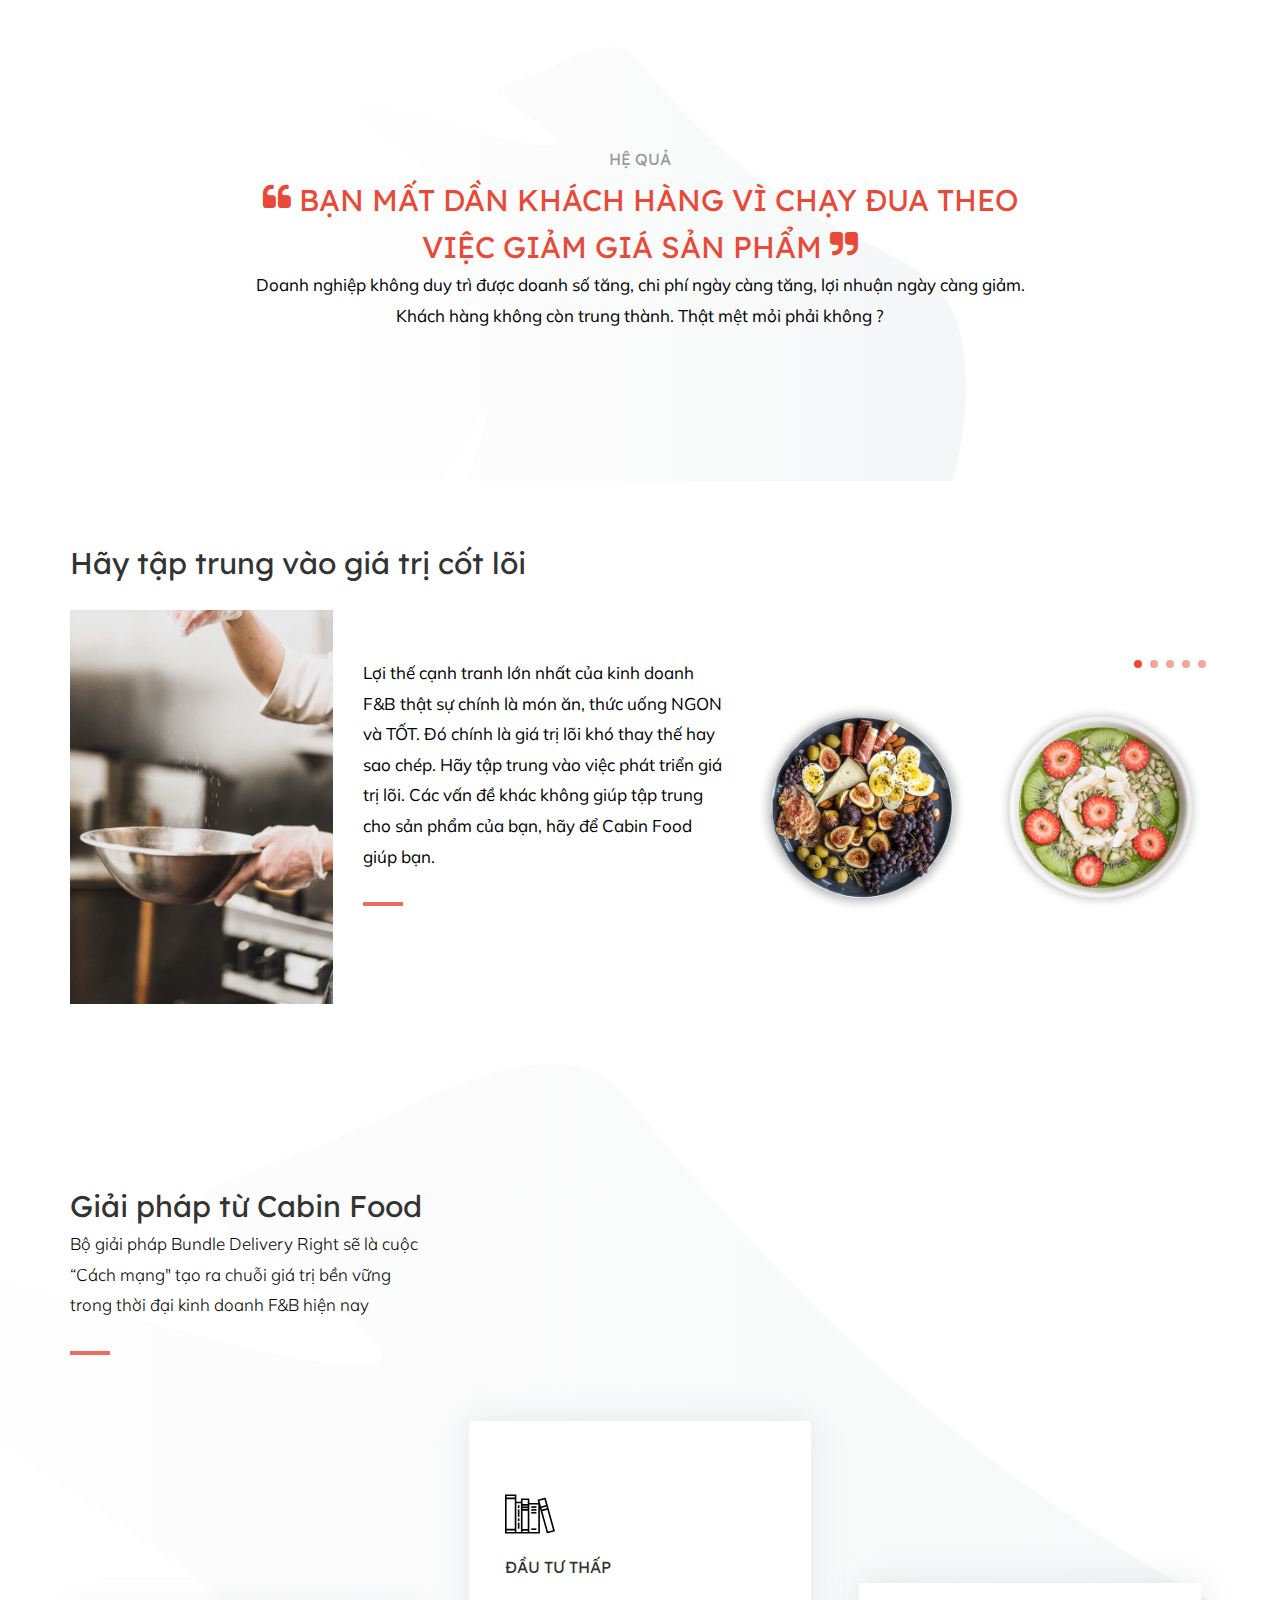
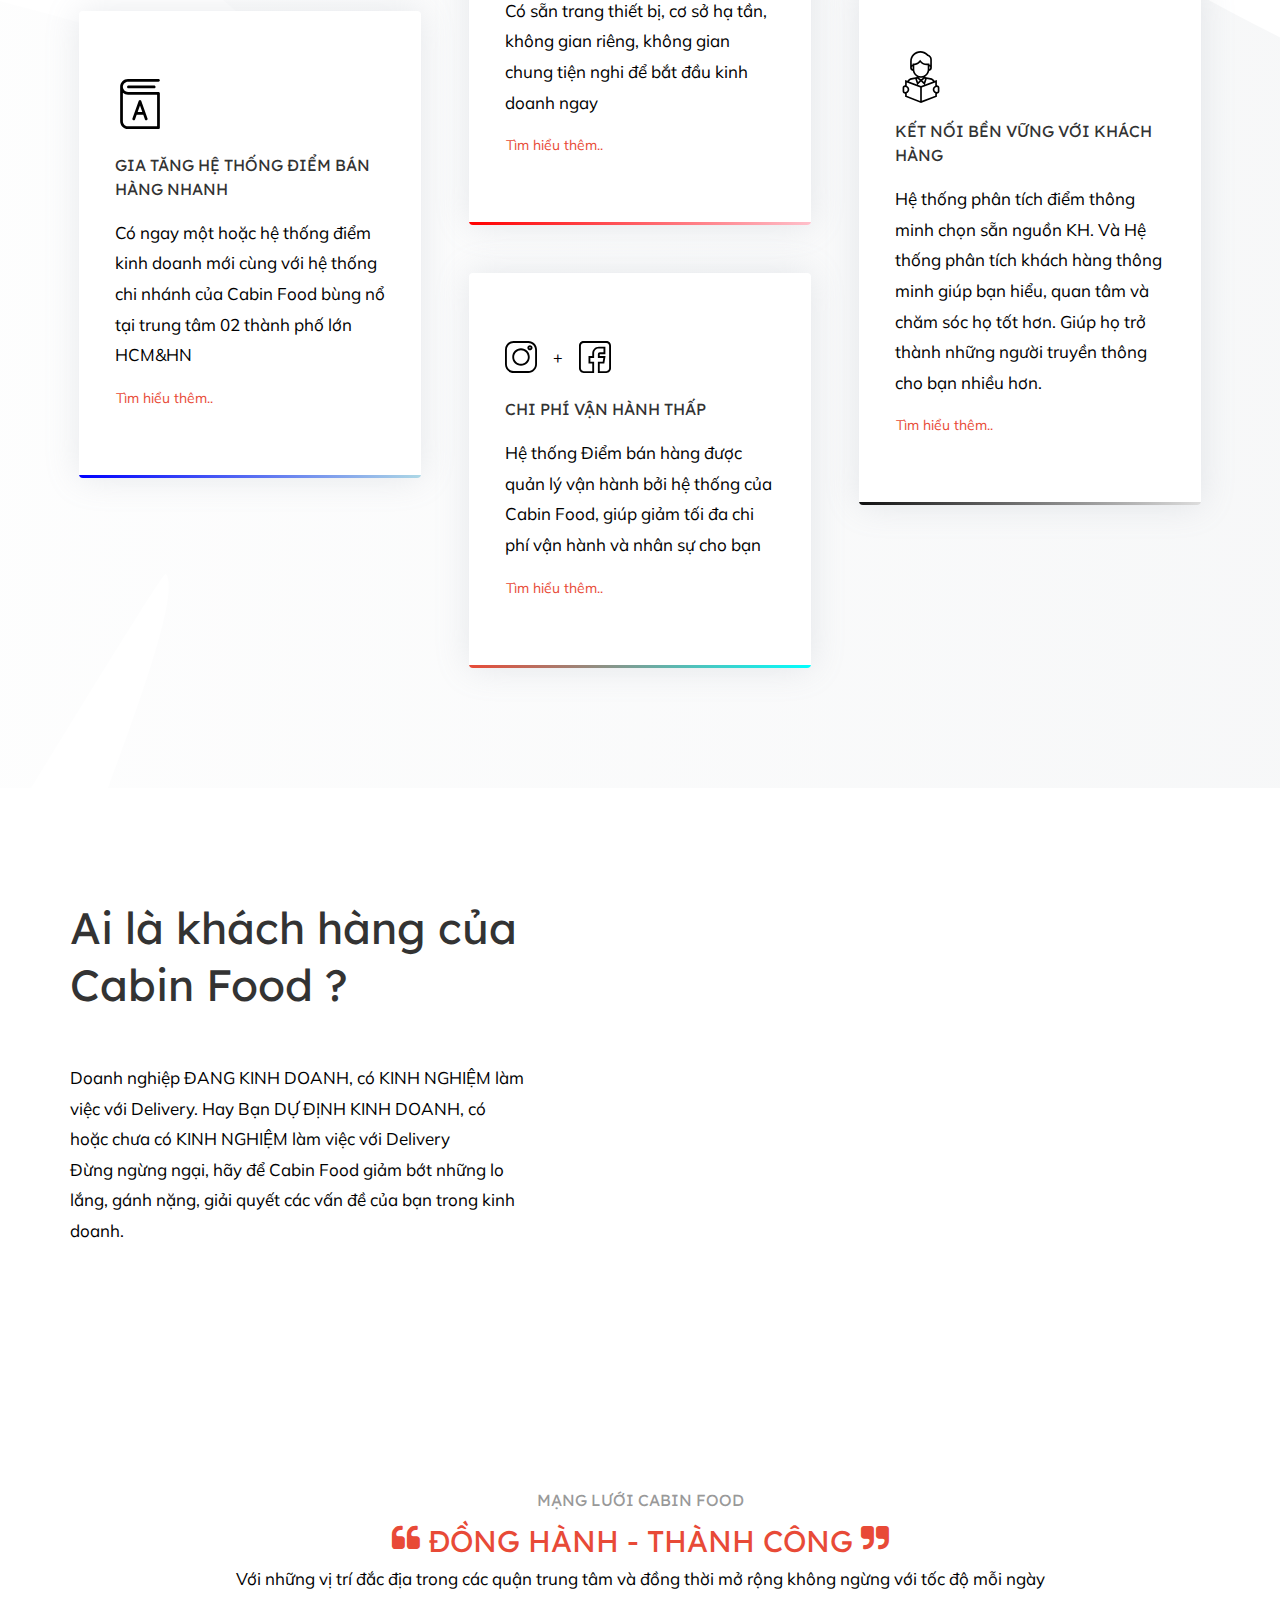
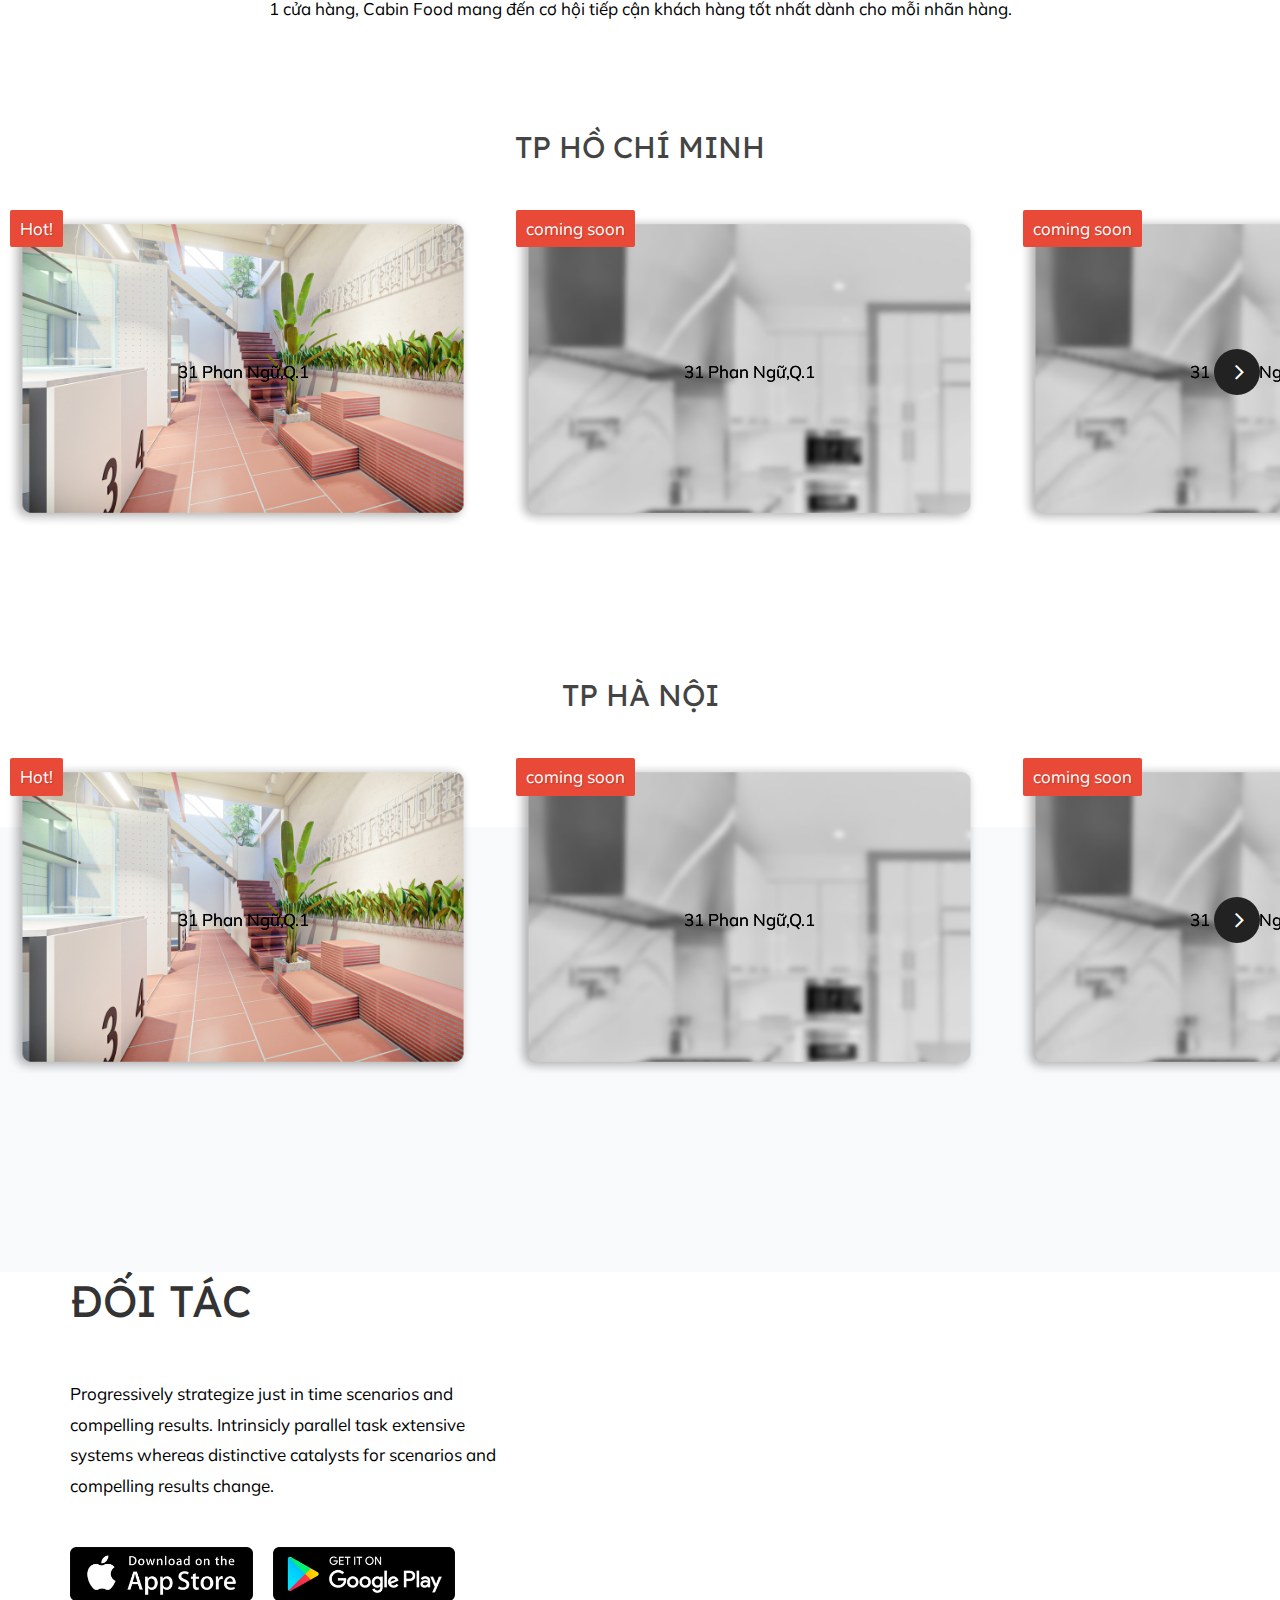
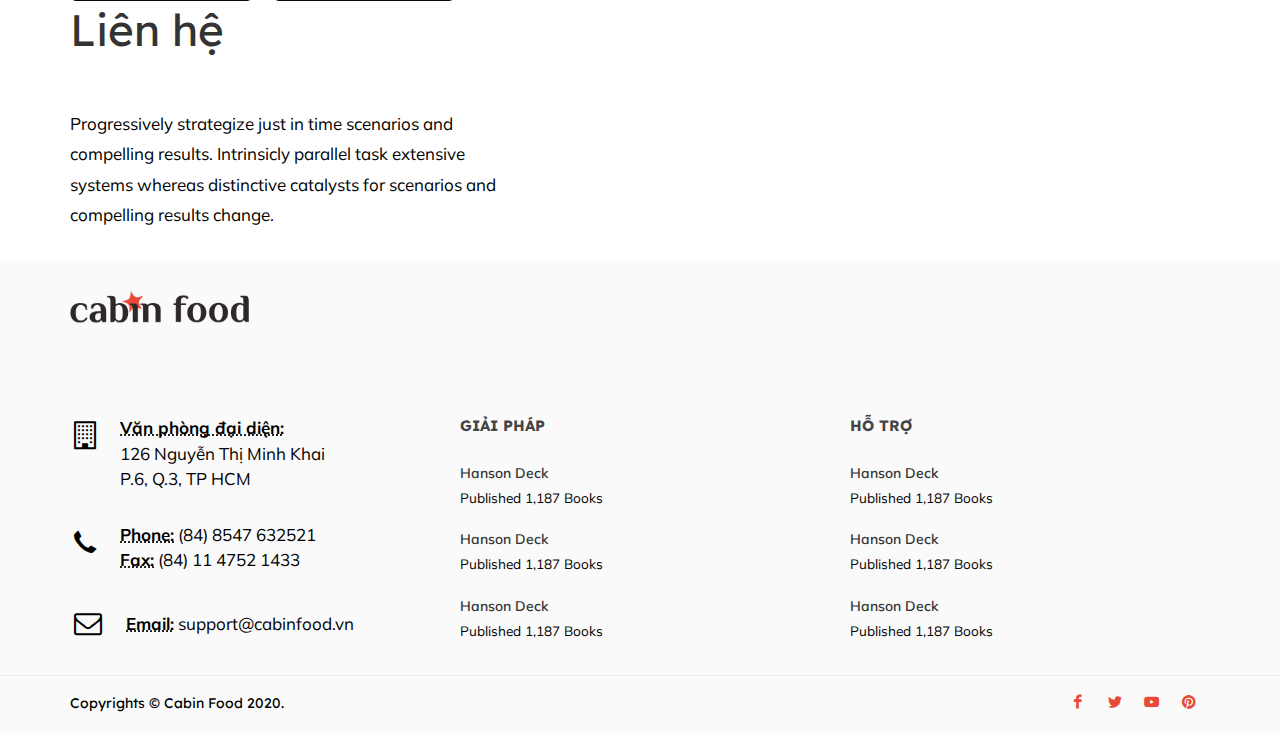
==== commit 29f7efc1: "edit" ====
--- a/ws/index.html
+++ b/ws/index.html
@@ -2,7 +2,7 @@
 <html dir="ltr" lang="en-US">
 <head>
 
-	<meta http-equiv="content-type" content="text/html; charset=utf-8" />
+	<meta http-equiv="content-type" content="text/html; charset=utf-8" />			
 	<meta name="author" content="Cabin Food VietNam" />
 
 	<!-- Stylesheets
@@ -102,14 +102,14 @@
 								<div class="col-xl-6 pr-0 pr-xl-5 col-md-5 col-sm-11 col-12 mb-5 mb-lg-0">
 									<div class="heading-block nobottomborder mb-4">
 										<div class="before-heading mb-2">Chúng ta đang bước vào kỷ nguyên công nghệ <span class="badge badge-secondary ml-1"> DELIVERY </span></div>
-										<h2 class="t600 ls0 nott"><span class="underline">HÃY NẮM NGAY LẤY CƠ HỘI-</span></br>Nếu bạn đang kinh doanh thực phẩm</span>
+										<h2 class="t600 ls0 nott"><span class="underline">HÃY NẮM LẤY CƠ HỘI NGAY-</span><br>Nếu bạn đang kinh doanh thực phẩm</span>
 										</h2>
 									</div>
 									<p><i class="icon-angle-right1"></i> 9 triệu Người tiêu dùng đã quen với việc đặt món ăn và thức uống trên các ứng dụng Delivery
 									</p>
 									<p><i class="icon-angle-right1"></i> Doanh thu thị trường đạt 207 triệu USD và có tốc độ tăng trưởng trung bình 28.5%/ năm
 									</p>
-									<p><i class="icon-angle-right1"></i> Qua sự kiện COVID-19 đã là một minh chứng rõ ràng nhất thể hiện sức mạnh của kênh DELIVERY đối với ngành F&B
+									<p><i class="icon-angle-right1"></i> Sự kiện COVID-19 đã là một minh chứng rõ ràng nhất thể hiện sức mạnh của kênh Delivery đối với ngành F&B
 									</p>
 									<a href="#" class="button button-large nott ml-0"><i class="icon-line-download"></i> Tải ngay báo cáo & phân tích</a>
 								</div>
@@ -151,10 +151,10 @@
 								<div class="heading-block">
 									<h2 class="t400 ls0 nott mb-3 font-primary">Cách gia tăng doanh số trên kênh Delivery <span>hiện tại</span>, liệu có bền vững? </h2>
 								</div>
-							<p>Nhìn chung, tốc độ tăng trưởng hằng năm của thị trường có xu hướng giảm dần từ 45.1%/năm vào năm 2018 xuống còn 13.3%/năm vào năm 2023. Nguyên nhân có thể xuất phát từ một số vấn đề như:
-
-								Người tiêu dùng không tin tưởng vào chất lượng và hương vị của những thức ăn được giao không được đảm bảo
-								hay tiết kiệm chi phí tiêu dùng.</p>
+							<p>Các doanh nghiệp F&B đang cố gắng tăng doanh số bằng cách đăng ký với tất cả các app Delivery và thực hiện các chương trình khuyến mãi giảm giá sâu, liên tục. Và cố gắng giảm chi phí bằng cách giảm hoặc thay đổi khẩu phần món ăn, thức uống hoặc tăng giá bán.<br>
+
+								Trong khi người tiêu dùng càng không còn nhiều tin tưởng vào chất lượng, hương vị của những thức ăn đồ uống được giao đi và tính kinh tế của cách thức này.
+								</p>
 								<a href="#" class="button button-large ls0 nott ml-0 mt-2 clearfix">Tìm hiểu thêm</a>
 							</div>
 							<div class="col-md-6 offset-0 offset-md-1 mt-5 mt-md-0">
@@ -209,12 +209,13 @@
 
 				<!-- Content 3: Hệ quả ============================================= -->
 
-				<div class="section m-0" style="padding: 100px 0">
+				<div class="section section-features m-0" style="padding: 100px 0">
 					<div class="container center">
 						<span class="before-heading font-body">HỆ QUẢ</span>
 						<div class="heading-block nobottomborder divcenter" style="max-width: 820px">
 							<h2 class="nott ls0 t400"> <span><i class="icon-quote-left1"></i> BẠN MẤT DẦN KHÁCH HÀNG VÌ CHẠY ĐUA THEO VIỆC GIẢM GIÁ SẢN PHẨM <i class="icon-quote-right1"></i></span></h2>
-							<p>Thị trường giao đồ ăn tại Việt Nam không phân mảnh. Chính vì vậy, việc chiếm lĩnh thị phần trong thị trường của các công ty mới sẽ vô cùng khó khăn trong tương lai.</p>
+							<p>Doanh nghiệp không duy trì được doanh số tăng, chi phí ngày càng tăng, lợi nhuận ngày càng giảm. Khách hàng không còn trung thành. Thật mệt mỏi phải không ?
+							</p>
 						</div>
 					</div>
 					
@@ -225,7 +226,7 @@
 				<div class="section">
 					<div class="container">
 						<div class="heading-block mb-4 nobottomborder">
-							<h2 class="t400 ls0 nott mb-0">Tập trung vào giá trị cốt lõi</h2>
+							<h2 class="t400 ls0 nott mb-0">Hãy tập trung vào giá trị cốt lõi</h2>
 						</div>
 						<div class="row align-items-center">
 
@@ -235,10 +236,10 @@
 
 							<div class="col-lg-4 col-sm-6 mt-3 mt-sm-0">
 								<div class="heading-block">
-									<p class="mb-0">Lợi thế cạnh tranh lớn nhất của kinh doanh F&B thật sự chính là món ăn, thức uống NGON và TỐT. Đó chính là giá trị lõi khó thay thế hay sao chép. Hãy tập trung vào việc phát triển giá trị lõi. Các vấn đề khác không giúp tập trung cho sản phẩm của bạn, hãy để Cabin Food giúp bạn.</p>
-								</div>
-								<h2 class="t700 ls0 mb-0 font-body">Christine Hà </h2>
-									<span class="text-muted">Bếp trưởng, USA</span>
+									<p class="mb-0">Lợi thế cạnh tranh lớn nhất của kinh doanh F&B thật sự chính là món ăn, thức uống NGON và TỐT. <span>Đó chính là giá trị lõi khó thay thế hay sao chép.</span> Hãy tập trung vào việc phát triển giá trị lõi. Các vấn đề khác không giúp tập trung cho sản phẩm của bạn, hãy để Cabin Food giúp bạn.</p>
+								</div>
+								<!-- <h2 class="t700 ls0 mb-0 font-body">Christine Hà </h2>
+									<span class="text-muted">Bếp trưởng, USA</span> -->
 							</div>
 
 							<div class="col-lg-5 mt-5 mt-lg-0">
@@ -291,7 +292,8 @@
 							<div class="col-lg-4 col-md-6">
 								<div class="heading-block services-info pr-1">
 									<h2 class="t400 ls0 nott font-primary">Giải pháp từ Cabin Food</h2>
-									<p class="lead">Với bộ giải pháp toàn diện BUNDLE DELIVERY RIGHT, chúng tôi sẽ mang đến cho bạn chuỗi giá trị bền vững sau:</p>
+									<p class="lead">Bộ giải pháp Bundle Delivery Right sẽ là cuộc “Cách mạng" tạo ra chuỗi giá trị bền vững trong thời đại kinh doanh F&B hiện nay
+									</p>
 								</div>
 							</div>
 						</div>
@@ -304,8 +306,10 @@
 												<svg enable-background="new 0 0 485.5 485.5" viewBox="0 0 485.5 485.5" xmlns="https://www.w3.org/2000/svg"><path d="m422.1 126.2h-295.7c-27.4 0-49.8-22.3-49.8-49.8 0-27.4 22.3-49.8 49.8-49.8h295.8c7.4 0 13.3-6 13.3-13.3 0-7.4-6-13.3-13.3-13.3h-295.8c-42.1 0-76.4 34.3-76.4 76.4v332.7c0 42.1 34.3 76.4 76.4 76.4h295.8c7.4 0 13.3-6 13.3-13.3v-332.7c-.1-7.3-6-13.3-13.4-13.3zm-13.3 332.7h-282.4c-27.4 0-49.8-22.3-49.8-49.8v-274.7c13.4 11.5 30.8 18.5 49.8 18.5h282.4z"/><path d="m130.6 64.3c-7.4 0-13.3 6-13.3 13.3s6 13.3 13.3 13.3h249.8c7.4 0 13.3-6 13.3-13.3s-6-13.3-13.3-13.3z"/><path d="m177.4 400.7c1.5.5 3 .8 4.5.8 5.5 0 10.6-3.4 12.5-8.8l16.2-45.3h62.4c.5 0 1.1 0 1.6-.1l16.2 45.4c1.9 5.4 7.1 8.8 12.5 8.8 1.5 0 3-.3 4.5-.8 6.9-2.5 10.5-10.1 8-17l-60.6-169.9c-.1-.4-.3-.8-.5-1.2-.1-.2-.2-.4-.3-.6s-.2-.4-.3-.6-.3-.4-.4-.7c-.1-.1-.2-.3-.3-.4-.1-.2-.3-.4-.5-.6-.1-.1-.2-.3-.4-.4-.1-.2-.3-.3-.5-.5s-.3-.3-.5-.5c-.1-.1-.3-.2-.4-.4-.2-.2-.4-.3-.6-.5-.1-.1-.3-.2-.4-.3-.2-.1-.4-.3-.6-.4s-.4-.2-.6-.3-.4-.2-.6-.3c-.4-.2-.8-.4-1.2-.5h-.1c-.4-.1-.8-.2-1.2-.3-.2 0-.3-.1-.5-.1-.3-.1-.5-.1-.8-.2-.2 0-.4 0-.6-.1-.2 0-.5-.1-.7-.1s-.4 0-.6 0-.4 0-.7 0c-.2 0-.5 0-.7.1-.2 0-.4 0-.6.1-.3 0-.5.1-.8.2-.2 0-.3.1-.5.1-.4.1-.8.2-1.1.3h-.1c-.4.1-.8.3-1.2.5-.2.1-.4.2-.6.3s-.4.2-.6.3-.4.3-.7.4c-.1.1-.3.2-.4.3-.2.2-.4.3-.6.5-.1.1-.3.2-.4.4-.2.2-.3.3-.5.5s-.3.3-.5.5c-.1.1-.2.3-.4.4-.2.2-.3.4-.5.6-.1.1-.2.3-.3.4-.1.2-.3.4-.4.6s-.2.4-.3.6-.2.4-.3.6c-.2.4-.4.8-.5 1.2l-60.8 169.9c-2.2 7 1.4 14.6 8.3 17.1zm65.3-142.9 22.5 63h-45.1z"/></svg>
 											</div>
 											<div class="fbox-desc">
-												<h3 class="t400 ls0 nott">GIA TẶNG HỆ THỐNG ĐIỂM TIẾP CẬN KHÁCH HÀNG</h3>
-												<p class="text-muted">Lorem ipsum dolor sit amet, consectetur adipisicing elit. Eligendi rem, facilis nobis voluptatum.</p>
+												<h3 class="t400 ls0 nott">GIA TĂNG HỆ THỐNG ĐIỂM BÁN HÀNG NHANH
+												</h3>
+												<p class="text-muted">Có ngay một hoặc hệ thống điểm kinh doanh mới cùng với hệ thống chi nhánh của Cabin Food bùng nổ tại trung tâm 02 thành phố lớn HCM&HN
+												</p>
 												<a href="#" class="btn btn-link font-body mt-3 p-0">Tìm hiểu thêm..</a>
 											</div>
 										</div>
@@ -322,7 +326,8 @@
 												</div>
 												<div class="fbox-desc">
 													<h3 class="t400 ls0 nott">ĐẦU TƯ THẤP</h3>
-													<p class="text-muted">Lorem ipsum dolor sit amet, consectetur adipisicing elit. Eligendi rem, facilis nobis voluptatum.</p>
+													<p class="text-muted">Có sẵn trang thiết bị,  cơ sở hạ tần, không gian riêng, không gian chung tiện nghi để bắt đầu kinh doanh ngay
+													</p>
 													<a href="#" class="btn btn-link font-body mt-3 p-0">Tìm hiểu thêm..</a>
 												</div>
 											</div>
@@ -341,7 +346,8 @@
 											</div>
 											<div class="fbox-desc">
 												<h3 class="t400 nott ls0">CHI PHÍ VẬN HÀNH THẤP</h3>
-												<p class="text-muted">Lorem ipsum dolor sit amet, consectetur adipisicing elit. Eligendi rem, facilis nobis voluptatum.</p>
+												<p class="text-muted">Hệ thống Điểm bán hàng được quản lý vận hành bởi hệ thống của Cabin Food, giúp giảm tối đa chi phí vận hành và nhân sự cho bạn
+												</p>
 												<a href="#" class="btn btn-link font-body mt-3 p-0">Tìm hiểu thêm..</a>
 											</div>
 										</div>
@@ -357,7 +363,8 @@
 											</div>
 											<div class="fbox-desc">
 												<h3 class="t400 ls0 nott">KẾT NỐI BỀN VỮNG VỚI KHÁCH HÀNG</h3>
-												<p class="text-muted">Lorem ipsum dolor sit amet, consectetur adipisicing elit. Eligendi rem, facilis nobis voluptatum.</p>
+												<p class="text-muted">Hệ thống phân tích điểm thông minh chọn sẵn nguồn KH. Và Hệ thống phân tích khách hàng thông minh giúp bạn hiểu, quan tâm và chăm sóc họ tốt hơn. Giúp họ trở thành những người truyền thông cho bạn nhiều hơn.
+												</p>
 												<a href="#" class="btn btn-link font-body mt-3 p-0">Tìm hiểu thêm..</a>
 											</div>
 										</div>
@@ -377,9 +384,12 @@
 
 							<div class="col-lg-5 col-md-5 col-sm-6">
 								<div class="heading-block nobottomborder">
-									<h2 class="t400 ls0 nott mb-0 font-primary" style="font-size: 44px; line-height: 1.3">Dành cho ai</h2>
-								</div>
-								<p>Progressively strategize just in time scenarios and compelling results. Intrinsicly parallel task extensive systems whereas distinctive catalysts for scenarios and compelling results change.</p>
+									<h2 class="t400 ls0 nott mb-0 font-primary" style="font-size: 44px; line-height: 1.3">Ai là khách hàng của Cabin Food ?
+									</h2>
+								</div>
+								<p>Doanh nghiệp <span>ĐANG KINH DOANH</span>, có KINH NGHIỆM làm việc với Delivery. Hay Bạn DỰ ĐỊNH KINH DOANH, có hoặc chưa có KINH NGHIỆM làm việc với Delivery<br>
+									Đừng ngừng ngại, hãy để Cabin Food giảm bớt những lo lắng, gánh nặng, giải quyết các vấn đề của bạn trong kinh doanh. <br>
+									</p>
 							</div>
 
 							<div class="col-lg-6 col-md-7 col-sm-6 mt-5 mt-sm-0">
--- a/ws/style.css
+++ b/ws/style.css
@@ -112,7 +112,7 @@
 
 
 body,
-.dropdown-menu { font-size: 0.875rem; }
+.dropdown-menu { font-size: 17px; }
 
 
 /* ----------------------------------------------------------------
@@ -11351,7 +11351,7 @@
 .heading-block h3 + span,
 .heading-block h4 + span { font-size: 20px; }
 
-.heading-block ~ p:not(.lead) { font-size: 15px; }
+.heading-block ~ p:not(.lead) { font-size: 17px; }
 
 .heading-block:after {
 	content: '';
--- a/ws/demos/articles/articles.css
+++ b/ws/demos/articles/articles.css
@@ -160,7 +160,6 @@
 }
 
 body:not(.dark) .section-features {
-	background-color: transparent;
 	background-repeat: no-repeat;
 	background-position: center bottom;
 	background-image: url('images/bg-3.svg');
